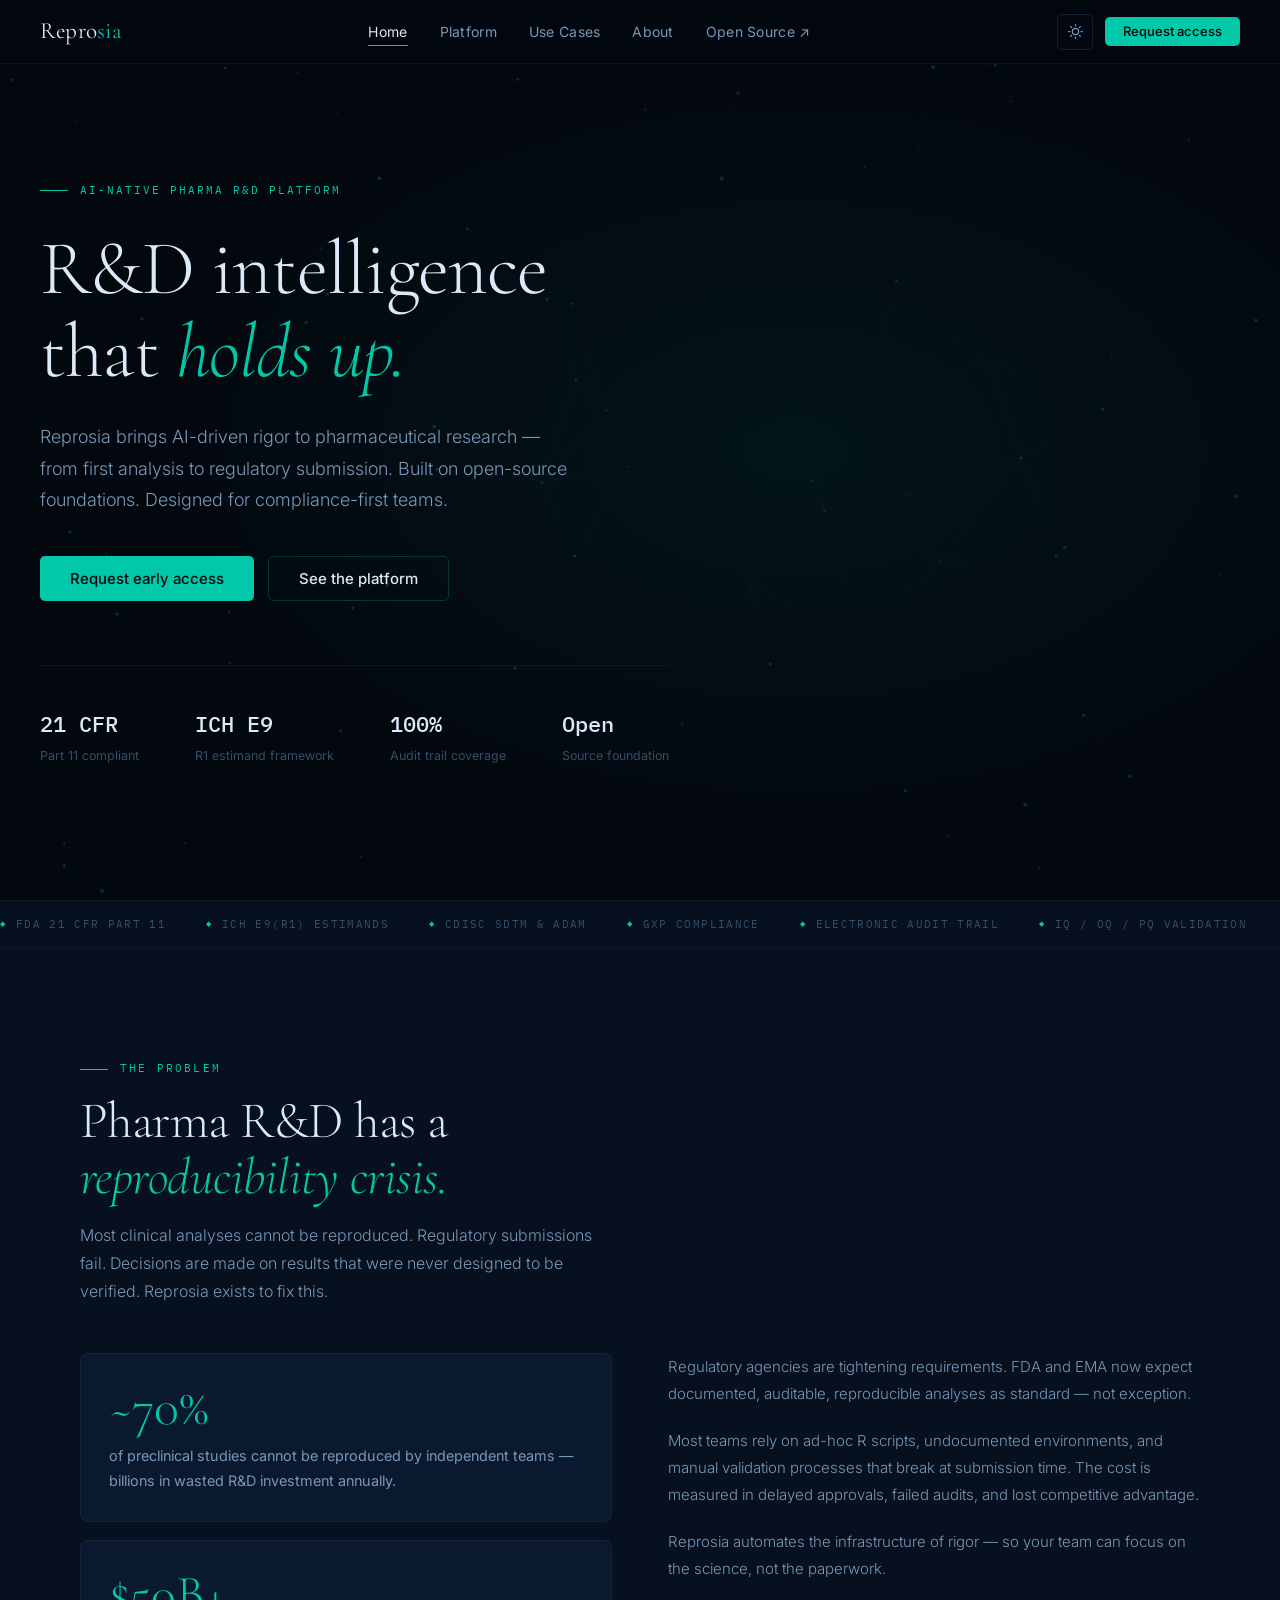
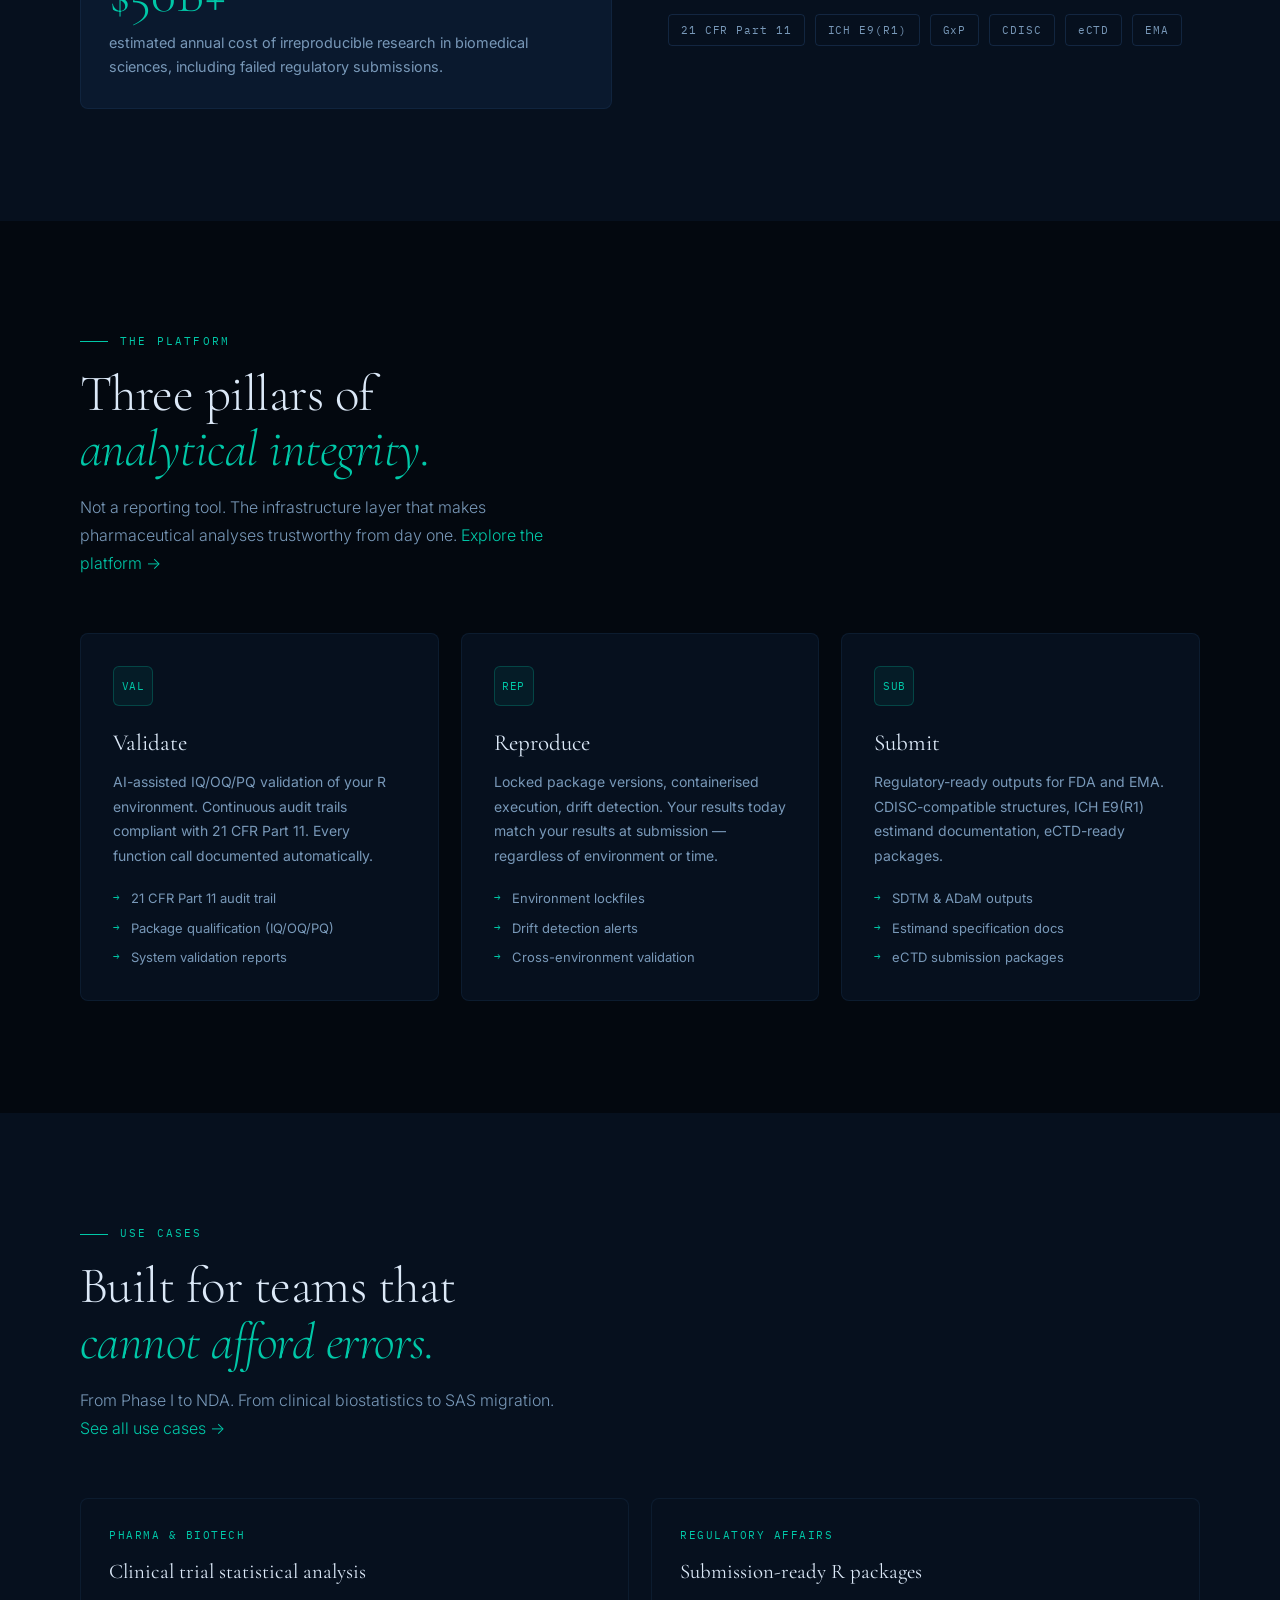
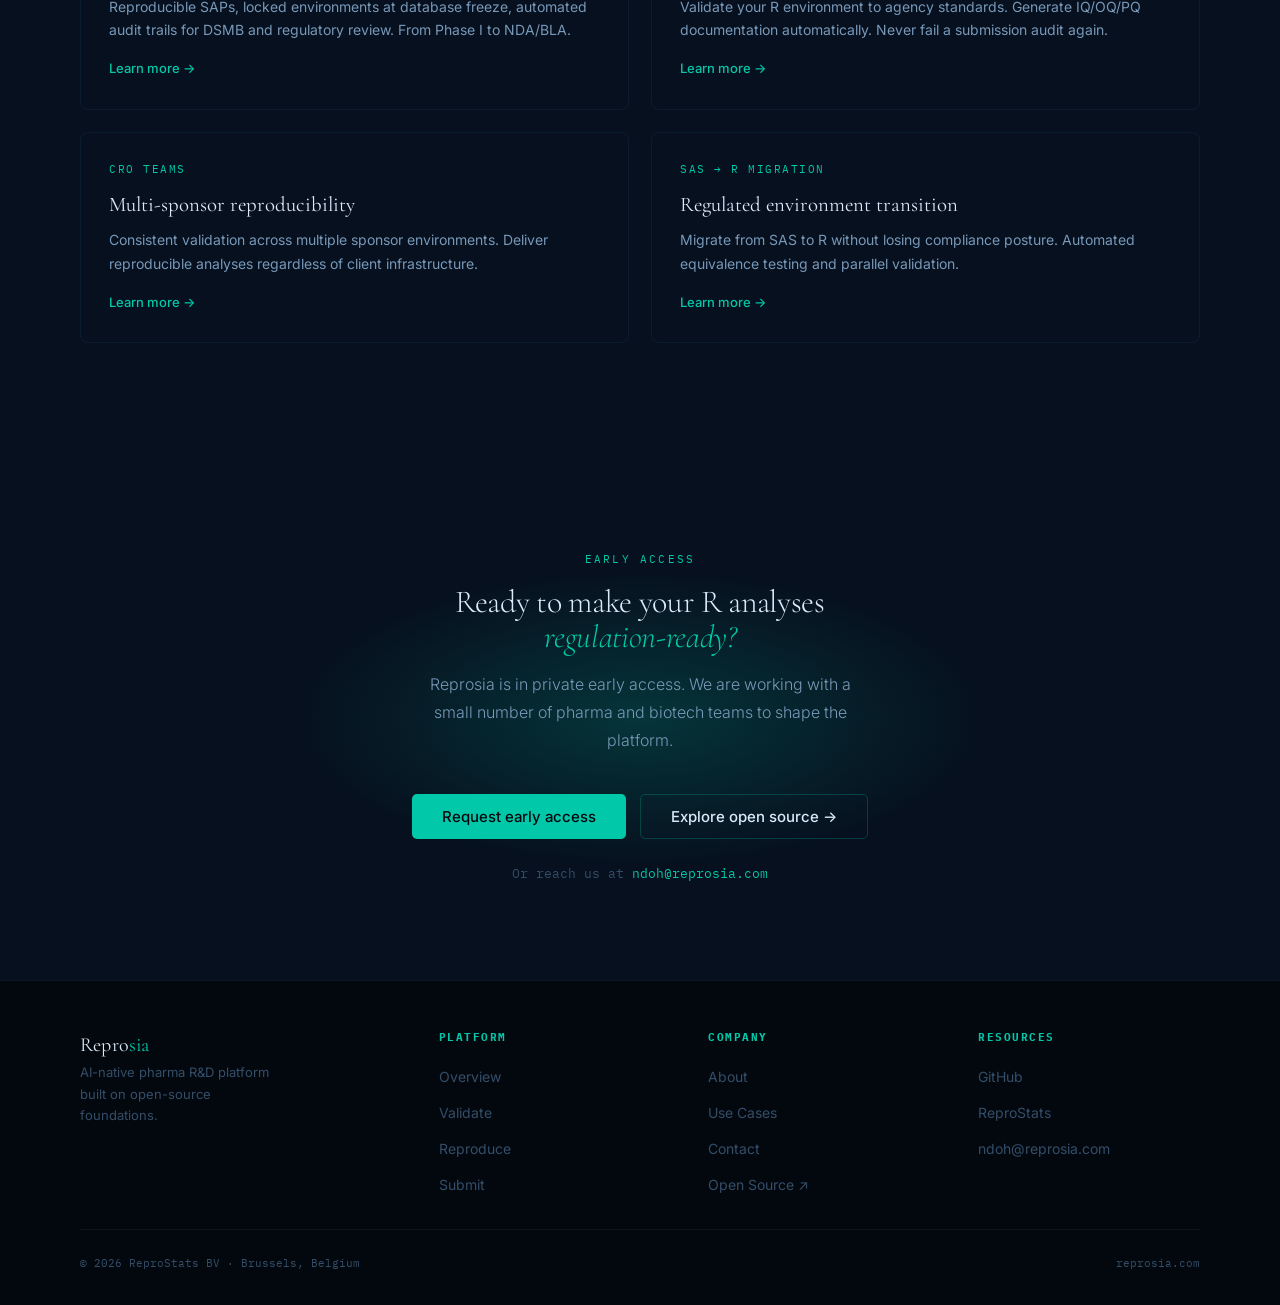
==== index.html @ d3d48b7d "Add files via upload" ====
<!DOCTYPE html>
<html lang="en" data-theme="dark">
<head>
  <meta charset="UTF-8">
  <meta name="viewport" content="width=device-width, initial-scale=1.0">
  <title>Reprosia — AI-Native Pharma R&D Platform</title>
  <meta name="description" content="Reprosia brings AI-driven rigor to pharmaceutical research — from first analysis to regulatory submission.">
  <link rel="preconnect" href="https://fonts.googleapis.com">
  <link rel="preconnect" href="https://fonts.gstatic.com" crossorigin>
  <link href="https://fonts.googleapis.com/css2?family=Cormorant+Garamond:ital,wght@0,300;0,400;0,500;1,300;1,400&family=Inter:wght@300;400;500;600&family=IBM+Plex+Mono:wght@400;500&display=swap" rel="stylesheet">
  <link rel="stylesheet" href="style.css">
  <style>
    /* ── Hero ── */
    .hero {
      position: relative;
      min-height: 100vh;
      display: flex;
      align-items: center;
      padding: 8rem 2.5rem 5rem;
      overflow: hidden;
    }
    #hero-canvas {
      position: absolute;
      inset: 0;
      width: 100%; height: 100%;
      opacity: 0.38;
      pointer-events: none;
    }
    .hero-radial {
      position: absolute;
      inset: 0;
      background: radial-gradient(ellipse 70% 60% at 62% 50%, var(--teal-dim) 0%, transparent 70%);
      pointer-events: none;
    }
    .hero-content {
      position: relative;
      z-index: 2;
      max-width: 800px;
    }
    .hero-eyebrow {
      font-family: 'IBM Plex Mono', monospace;
      font-size: 0.7rem;
      color: var(--teal);
      letter-spacing: 0.18em;
      text-transform: uppercase;
      margin-bottom: 1.75rem;
      display: flex;
      align-items: center;
      gap: 0.75rem;
    }
    .hero-eyebrow::before { content:''; display:block; width:1.75rem; height:1px; background:var(--teal); flex-shrink:0; }
    .hero h1 { margin-bottom: 1.75rem; }
    .hero-sub {
      font-size: 1.125rem;
      color: var(--text-mid);
      max-width: 540px;
      line-height: 1.75;
      margin-bottom: 2.5rem;
      font-weight: 300;
    }
    .hero-stats {
      display: flex;
      gap: 3.5rem;
      margin-top: 4rem;
      padding-top: 2.5rem;
      border-top: 1px solid var(--border);
      flex-wrap: wrap;
    }
    .hstat-num {
      font-family: 'IBM Plex Mono', monospace;
      font-size: 1.375rem;
      color: var(--text);
      font-weight: 500;
      margin-bottom: 0.25rem;
    }
    .hstat-label { font-size: 0.78rem; color: var(--text-soft); }

    /* ── Problem ── */
    .problem-layout {
      display: grid;
      grid-template-columns: 1fr 1fr;
      gap: 3.5rem;
      align-items: start;
    }
    .pstat {
      border: 1px solid var(--border);
      border-radius: 8px;
      padding: 1.75rem;
      background: var(--surface-2);
      margin-bottom: 1.125rem;
    }
    .pstat:last-child { margin-bottom: 0; }
    .pstat-num {
      font-family: 'Cormorant Garamond', serif;
      font-size: 3.25rem;
      font-weight: 300;
      color: var(--teal);
      line-height: 1;
      margin-bottom: 0.625rem;
    }
    .pstat-text { font-size: 0.9rem; color: var(--text-mid); line-height: 1.7; }
    .problem-prose p {
      font-size: 0.9375rem;
      color: var(--text-mid);
      line-height: 1.8;
      margin-bottom: 1.25rem;
      font-weight: 300;
    }
    .problem-prose p:last-child { margin-bottom: 0; }

    /* ── Compliance badges ── */
    .compliance-badges {
      display: flex;
      flex-wrap: wrap;
      gap: 0.625rem;
      margin-top: 2rem;
    }
    .comp-badge {
      font-family: 'IBM Plex Mono', monospace;
      font-size: 0.7rem;
      color: var(--text-mid);
      border: 1px solid var(--border-mid);
      padding: 0.35rem 0.75rem;
      border-radius: 4px;
      letter-spacing: 0.08em;
      transition: border-color 0.2s, color 0.2s;
    }
    .comp-badge:hover { border-color: var(--teal); color: var(--teal); }

    /* ── Use case preview ── */
    .usecase-card {
      padding: 1.75rem;
      border: 1px solid var(--border);
      border-radius: 8px;
      background: var(--surface);
      transition: border-color 0.3s, transform 0.3s;
    }
    .usecase-card:hover { border-color: var(--border-teal); transform: translateY(-3px); }
    .uc-label {
      font-family: 'IBM Plex Mono', monospace;
      font-size: 0.67rem;
      color: var(--teal);
      letter-spacing: 0.14em;
      text-transform: uppercase;
      margin-bottom: 0.875rem;
    }
    .usecase-card h3 {
      font-family: 'Cormorant Garamond', serif;
      font-size: 1.3rem;
      font-weight: 400;
      color: var(--text);
      margin-bottom: 0.625rem;
      line-height: 1.25;
    }
    .usecase-card p { font-size: 0.875rem; color: var(--text-mid); line-height: 1.7; }
    .uc-link {
      display: inline-flex;
      align-items: center;
      gap: 0.375rem;
      font-size: 0.8125rem;
      color: var(--teal);
      margin-top: 1rem;
      font-weight: 500;
      transition: gap 0.2s;
    }
    .uc-link:hover { gap: 0.625rem; }

    @media (max-width: 768px) {
      .problem-layout { grid-template-columns: 1fr; }
      .hero-stats { gap: 2rem; }
    }
    @media (max-width: 640px) {
      .hero { padding: 7rem 1.25rem 4rem; }
    }
  </style>
</head>
<body>

<!-- ─── NAV ─── -->
<nav class="nav">
  <a href="index.html" class="nav-logo">Repro<span>sia</span></a>
  <ul class="nav-links">
    <li><a href="index.html" class="active">Home</a></li>
    <li><a href="platform.html">Platform</a></li>
    <li><a href="use-cases.html">Use Cases</a></li>
    <li><a href="about.html">About</a></li>
    <li><a href="https://reprostats.org" target="_blank" rel="noopener">Open Source ↗</a></li>
  </ul>
  <div class="nav-right">
    <button class="theme-toggle" aria-label="Toggle theme">
      <svg class="icon-sun" viewBox="0 0 24 24"><circle cx="12" cy="12" r="5"/><line x1="12" y1="1" x2="12" y2="3"/><line x1="12" y1="21" x2="12" y2="23"/><line x1="4.22" y1="4.22" x2="5.64" y2="5.64"/><line x1="18.36" y1="18.36" x2="19.78" y2="19.78"/><line x1="1" y1="12" x2="3" y2="12"/><line x1="21" y1="12" x2="23" y2="12"/><line x1="4.22" y1="19.78" x2="5.64" y2="18.36"/><line x1="18.36" y1="5.64" x2="19.78" y2="4.22"/></svg>
      <svg class="icon-moon" viewBox="0 0 24 24"><path d="M21 12.79A9 9 0 1 1 11.21 3 7 7 0 0 0 21 12.79z"/></svg>
    </button>
    <a href="contact.html" class="btn btn-teal btn-sm">Request access</a>
  </div>
  <button class="nav-burger" aria-label="Open menu" aria-expanded="false">
    <span></span><span></span><span></span>
  </button>
</nav>
<nav class="nav-drawer">
  <a href="index.html" class="active">Home</a>
  <a href="platform.html">Platform</a>
  <a href="use-cases.html">Use Cases</a>
  <a href="about.html">About</a>
  <a href="https://reprostats.org" target="_blank" rel="noopener">Open Source ↗</a>
  <a href="contact.html" class="btn btn-teal btn-sm nav-cta-mobile">Request access</a>
</nav>

<!-- ─── HERO ─── -->
<section class="hero">
  <canvas id="hero-canvas"></canvas>
  <div class="hero-radial"></div>
  <div class="hero-content">
    <div class="hero-eyebrow">AI-native pharma R&amp;D platform</div>
    <h1 class="display display-xl">
      R&amp;D intelligence<br>that <em>holds up.</em>
    </h1>
    <p class="hero-sub">
      Reprosia brings AI-driven rigor to pharmaceutical research —
      from first analysis to regulatory submission. Built on open-source
      foundations. Designed for compliance-first teams.
    </p>
    <div class="btn-group">
      <a href="contact.html" class="btn btn-teal">Request early access</a>
      <a href="platform.html" class="btn btn-ghost">See the platform</a>
    </div>
    <div class="hero-stats">
      <div><div class="hstat-num">21 CFR</div><div class="hstat-label">Part 11 compliant</div></div>
      <div><div class="hstat-num">ICH E9</div><div class="hstat-label">R1 estimand framework</div></div>
      <div><div class="hstat-num">100%</div><div class="hstat-label">Audit trail coverage</div></div>
      <div><div class="hstat-num">Open</div><div class="hstat-label">Source foundation</div></div>
    </div>
  </div>
</section>

<!-- ─── MARQUEE ─── -->
<div class="marquee-wrap" aria-hidden="true">
  <div class="marquee-track">
    <span class="marquee-item">FDA 21 CFR Part 11</span>
    <span class="marquee-item">ICH E9(R1) Estimands</span>
    <span class="marquee-item">CDISC SDTM &amp; ADaM</span>
    <span class="marquee-item">GxP Compliance</span>
    <span class="marquee-item">Electronic Audit Trail</span>
    <span class="marquee-item">IQ / OQ / PQ Validation</span>
    <span class="marquee-item">EMA Standards</span>
    <span class="marquee-item">Reproducibility</span>
    <span class="marquee-item">eCTD Submissions</span>
    <span class="marquee-item">FDA 21 CFR Part 11</span>
    <span class="marquee-item">ICH E9(R1) Estimands</span>
    <span class="marquee-item">CDISC SDTM &amp; ADaM</span>
    <span class="marquee-item">GxP Compliance</span>
    <span class="marquee-item">Electronic Audit Trail</span>
    <span class="marquee-item">IQ / OQ / PQ Validation</span>
    <span class="marquee-item">EMA Standards</span>
    <span class="marquee-item">Reproducibility</span>
    <span class="marquee-item">eCTD Submissions</span>
  </div>
</div>

<!-- ─── PROBLEM ─── -->
<section class="section section-surface">
  <div class="container">
    <div class="eyebrow ruled">The problem</div>
    <h2 class="display display-lg" style="margin-bottom:1rem">Pharma R&amp;D has a<br><em>reproducibility crisis.</em></h2>
    <p style="font-size:1rem;color:var(--text-mid);max-width:520px;line-height:1.75;font-weight:300;margin-bottom:3rem">Most clinical analyses cannot be reproduced. Regulatory submissions fail. Decisions are made on results that were never designed to be verified. Reprosia exists to fix this.</p>
    <div class="problem-layout reveal">
      <div>
        <div class="pstat">
          <div class="pstat-num">~70%</div>
          <div class="pstat-text">of preclinical studies cannot be reproduced by independent teams — billions in wasted R&amp;D investment annually.</div>
        </div>
        <div class="pstat">
          <div class="pstat-num">$50B+</div>
          <div class="pstat-text">estimated annual cost of irreproducible research in biomedical sciences, including failed regulatory submissions.</div>
        </div>
      </div>
      <div class="problem-prose">
        <p>Regulatory agencies are tightening requirements. FDA and EMA now expect documented, auditable, reproducible analyses as standard — not exception.</p>
        <p>Most teams rely on ad-hoc R scripts, undocumented environments, and manual validation processes that break at submission time. The cost is measured in delayed approvals, failed audits, and lost competitive advantage.</p>
        <p>Reprosia automates the infrastructure of rigor — so your team can focus on the science, not the paperwork.</p>
        <div class="compliance-badges">
          <span class="comp-badge">21 CFR Part 11</span>
          <span class="comp-badge">ICH E9(R1)</span>
          <span class="comp-badge">GxP</span>
          <span class="comp-badge">CDISC</span>
          <span class="comp-badge">eCTD</span>
          <span class="comp-badge">EMA</span>
        </div>
      </div>
    </div>
  </div>
</section>

<!-- ─── PLATFORM OVERVIEW ─── -->
<section class="section">
  <div class="container">
    <div class="eyebrow ruled">The platform</div>
    <h2 class="display display-lg" style="margin-bottom:1rem">Three pillars of<br><em>analytical integrity.</em></h2>
    <p style="font-size:1rem;color:var(--text-mid);max-width:500px;line-height:1.75;font-weight:300;margin-bottom:3.5rem">Not a reporting tool. The infrastructure layer that makes pharmaceutical analyses trustworthy from day one. <a href="platform.html" style="color:var(--teal)">Explore the platform →</a></p>
    <div class="grid-3">
      <div class="card card-accent reveal reveal-d1">
        <div class="card-icon">VAL</div>
        <h3>Validate</h3>
        <p>AI-assisted IQ/OQ/PQ validation of your R environment. Continuous audit trails compliant with 21 CFR Part 11. Every function call documented automatically.</p>
        <ul class="feat-list">
          <li>21 CFR Part 11 audit trail</li>
          <li>Package qualification (IQ/OQ/PQ)</li>
          <li>System validation reports</li>
        </ul>
      </div>
      <div class="card card-accent reveal reveal-d2">
        <div class="card-icon">REP</div>
        <h3>Reproduce</h3>
        <p>Locked package versions, containerised execution, drift detection. Your results today match your results at submission — regardless of environment or time.</p>
        <ul class="feat-list">
          <li>Environment lockfiles</li>
          <li>Drift detection alerts</li>
          <li>Cross-environment validation</li>
        </ul>
      </div>
      <div class="card card-accent reveal reveal-d3">
        <div class="card-icon">SUB</div>
        <h3>Submit</h3>
        <p>Regulatory-ready outputs for FDA and EMA. CDISC-compatible structures, ICH E9(R1) estimand documentation, eCTD-ready packages.</p>
        <ul class="feat-list">
          <li>SDTM &amp; ADaM outputs</li>
          <li>Estimand specification docs</li>
          <li>eCTD submission packages</li>
        </ul>
      </div>
    </div>
  </div>
</section>

<!-- ─── USE CASE PREVIEW ─── -->
<section class="section section-surface">
  <div class="container">
    <div class="eyebrow ruled">Use cases</div>
    <h2 class="display display-lg" style="margin-bottom:1rem">Built for teams that<br><em>cannot afford errors.</em></h2>
    <p style="font-size:1rem;color:var(--text-mid);max-width:500px;line-height:1.75;font-weight:300;margin-bottom:3.5rem">From Phase I to NDA. From clinical biostatistics to SAS migration. <a href="use-cases.html" style="color:var(--teal)">See all use cases →</a></p>
    <div class="grid-2 reveal">
      <div class="usecase-card">
        <div class="uc-label">Pharma &amp; Biotech</div>
        <h3>Clinical trial statistical analysis</h3>
        <p>Reproducible SAPs, locked environments at database freeze, automated audit trails for DSMB and regulatory review. From Phase I to NDA/BLA.</p>
        <a href="use-cases.html#clinical" class="uc-link">Learn more →</a>
      </div>
      <div class="usecase-card">
        <div class="uc-label">Regulatory Affairs</div>
        <h3>Submission-ready R packages</h3>
        <p>Validate your R environment to agency standards. Generate IQ/OQ/PQ documentation automatically. Never fail a submission audit again.</p>
        <a href="use-cases.html#regulatory" class="uc-link">Learn more →</a>
      </div>
      <div class="usecase-card">
        <div class="uc-label">CRO Teams</div>
        <h3>Multi-sponsor reproducibility</h3>
        <p>Consistent validation across multiple sponsor environments. Deliver reproducible analyses regardless of client infrastructure.</p>
        <a href="use-cases.html#cro" class="uc-link">Learn more →</a>
      </div>
      <div class="usecase-card">
        <div class="uc-label">SAS → R Migration</div>
        <h3>Regulated environment transition</h3>
        <p>Migrate from SAS to R without losing compliance posture. Automated equivalence testing and parallel validation.</p>
        <a href="use-cases.html#migration" class="uc-link">Learn more →</a>
      </div>
    </div>
  </div>
</section>

<!-- ─── CTA ─── -->
<div class="cta-strip section-alt">
  <div class="cta-strip-glow"></div>
  <div class="container" style="position:relative;z-index:2">
    <div class="eyebrow" style="justify-content:center">Early access</div>
    <h2 class="display display-md" style="text-align:center;margin-bottom:1rem">Ready to make your R analyses<br><em>regulation-ready?</em></h2>
    <p class="lead" style="text-align:center">Reprosia is in private early access. We are working with a small number of pharma and biotech teams to shape the platform.</p>
    <div class="btn-group" style="justify-content:center">
      <a href="contact.html" class="btn btn-teal">Request early access</a>
      <a href="https://reprostats.org" class="btn btn-ghost" target="_blank" rel="noopener">Explore open source →</a>
    </div>
    <p class="cta-email">Or reach us at <a href="mailto:ndoh@reprosia.com">ndoh@reprosia.com</a></p>
  </div>
</div>

<!-- ─── FOOTER ─── -->
<footer class="site-footer">
  <div class="footer-grid">
    <div class="footer-brand">
      <a href="index.html" class="nav-logo">Repro<span>sia</span></a>
      <p>AI-native pharma R&amp;D platform built on open-source foundations.</p>
    </div>
    <div class="footer-col">
      <h4>Platform</h4>
      <ul>
        <li><a href="platform.html">Overview</a></li>
        <li><a href="platform.html#validate">Validate</a></li>
        <li><a href="platform.html#reproduce">Reproduce</a></li>
        <li><a href="platform.html#submit">Submit</a></li>
      </ul>
    </div>
    <div class="footer-col">
      <h4>Company</h4>
      <ul>
        <li><a href="about.html">About</a></li>
        <li><a href="use-cases.html">Use Cases</a></li>
        <li><a href="contact.html">Contact</a></li>
        <li><a href="https://reprostats.org" target="_blank" rel="noopener">Open Source ↗</a></li>
      </ul>
    </div>
    <div class="footer-col">
      <h4>Resources</h4>
      <ul>
        <li><a href="https://github.com/repro-stats" target="_blank" rel="noopener">GitHub</a></li>
        <li><a href="https://reprostats.org" target="_blank" rel="noopener">ReproStats</a></li>
        <li><a href="mailto:ndoh@reprosia.com">ndoh@reprosia.com</a></li>
      </ul>
    </div>
  </div>
  <div class="footer-bottom">
    <span class="footer-copy">© 2026 ReproStats BV · Brussels, Belgium</span>
    <span class="footer-copy">reprosia.com</span>
  </div>
</footer>

<script src="main.js"></script>
</body>
</html>
---- style.css ----
/* ═══════════════════════════════════════════════
   Reprosia — Design System
   reprosia.com
   ═══════════════════════════════════════════════ */

*, *::before, *::after { box-sizing: border-box; margin: 0; padding: 0; }

/* ─── THEME TOKENS ─── */
:root {
  /* Dark (default) */
  --bg:           #03080f;
  --bg-alt:       #06101e;
  --surface:      #06101e;
  --surface-2:    #0a192e;
  --surface-3:    #0f223d;
  --border:       rgba(80,140,220,0.09);
  --border-mid:   rgba(80,140,220,0.18);
  --border-teal:  rgba(0,200,168,0.24);
  --text:         #dce9f8;
  --text-mid:     #7898b8;
  --text-soft:    #344d68;
  --text-inv:     #03080f;
  --teal:         #00c8a8;
  --teal-dim:     rgba(0,200,168,0.07);
  --teal-glow:    rgba(0,200,168,0.20);
  --blue:         #3d88f0;
  --blue-dim:     rgba(61,136,240,0.08);
  --shadow-sm:    0 2px 8px rgba(0,0,0,0.3);
  --shadow-md:    0 8px 32px rgba(0,0,0,0.4);
  --shadow-lg:    0 24px 64px rgba(0,0,0,0.5);
  --nav-bg:       rgba(3,8,15,0.82);
  --p-r: 0; --p-g: 200; --p-b: 168; /* particle colour */
}

:root[data-theme="light"] {
  --bg:           #f4f7ff;
  --bg-alt:       #eaeffc;
  --surface:      #ffffff;
  --surface-2:    #f0f4ff;
  --surface-3:    #e5ecff;
  --border:       #dce4f2;
  --border-mid:   #c5d0eb;
  --border-teal:  rgba(0,152,124,0.28);
  --text:         #0a1628;
  --text-mid:     #2d4a6a;
  --text-soft:    #6a84a2;
  --text-inv:     #f4f7ff;
  --teal:         #00987c;
  --teal-dim:     rgba(0,152,124,0.07);
  --teal-glow:    rgba(0,152,124,0.16);
  --blue:         #2563eb;
  --blue-dim:     rgba(37,99,235,0.07);
  --shadow-sm:    0 2px 8px rgba(10,22,40,0.08);
  --shadow-md:    0 8px 32px rgba(10,22,40,0.10);
  --shadow-lg:    0 24px 64px rgba(10,22,40,0.12);
  --nav-bg:       rgba(244,247,255,0.90);
  --p-r: 0; --p-g: 152; --p-b: 124;
}

/* Smooth theme transition */
html { transition: none; }
body, body * {
  transition: background-color 0.3s ease,
              color 0.3s ease,
              border-color 0.3s ease,
              box-shadow 0.3s ease;
}
/* Don't transition transforms/opacity (breaks animations) */
.reveal, canvas { transition: none; }

/* ─── BASE ─── */
html { scroll-behavior: smooth; font-size: 16px; }

body {
  background: var(--bg);
  color: var(--text);
  font-family: 'Inter', sans-serif;
  line-height: 1.65;
  overflow-x: hidden;
  -webkit-font-smoothing: antialiased;
}

img { max-width: 100%; display: block; }
a { color: inherit; text-decoration: none; }

/* ─── TYPOGRAPHY ─── */
.display {
  font-family: 'Cormorant Garamond', serif;
  font-weight: 300;
  line-height: 1.08;
  letter-spacing: -0.01em;
  color: var(--text);
}
.display em { font-style: italic; color: var(--teal); }
.display-xl { font-size: clamp(3rem, 6vw, 5.5rem); }
.display-lg { font-size: clamp(2.25rem, 4vw, 3.625rem); }
.display-md { font-size: clamp(1.75rem, 2.5vw, 2.75rem); }
.display-sm { font-size: clamp(1.375rem, 2vw, 1.875rem); }

.eyebrow {
  font-family: 'IBM Plex Mono', monospace;
  font-size: 0.68rem;
  color: var(--teal);
  letter-spacing: 0.2em;
  text-transform: uppercase;
  margin-bottom: 1rem;
  display: flex;
  align-items: center;
  gap: 0.75rem;
}
.eyebrow.ruled::before {
  content: '';
  display: block;
  width: 1.75rem; height: 1px;
  background: var(--teal);
  flex-shrink: 0;
}

/* ─── LAYOUT ─── */
.container { max-width: 1120px; margin: 0 auto; }

.section     { padding: 7rem 2.5rem; }
.section-sm  { padding: 5rem 2.5rem; }
.section-alt { background: var(--bg-alt); }
.section-surface { background: var(--surface); }

/* ─── BUTTONS ─── */
.btn {
  display: inline-flex;
  align-items: center;
  gap: 0.5rem;
  padding: 0.875rem 1.875rem;
  border-radius: 5px;
  font-size: 0.9375rem;
  font-weight: 500;
  cursor: pointer;
  border: none;
  transition: transform 0.2s ease, box-shadow 0.25s ease,
              background-color 0.2s, color 0.2s, border-color 0.2s;
  line-height: 1;
  text-decoration: none;
}
.btn:hover { transform: translateY(-2px); }

.btn-teal   { background: var(--teal); color: var(--text-inv); }
.btn-teal:hover { box-shadow: 0 10px 30px var(--teal-glow); }

.btn-ghost  { border: 1px solid var(--border-teal); color: var(--text); background: transparent; }
.btn-ghost:hover { border-color: var(--teal); color: var(--teal); }

.btn-outline { border: 1px solid var(--border-mid); color: var(--text-mid); background: transparent; }
.btn-outline:hover { border-color: var(--text); color: var(--text); }

.btn-sm { padding: 0.5rem 1.125rem; font-size: 0.8125rem; }

.btn-group { display: flex; gap: 0.875rem; flex-wrap: wrap; }

/* ─── BADGES / TAGS ─── */
.tag {
  display: inline-block;
  font-family: 'IBM Plex Mono', monospace;
  font-size: 0.64rem;
  color: var(--teal);
  border: 1px solid var(--border-teal);
  padding: 0.2rem 0.625rem;
  border-radius: 3px;
  letter-spacing: 0.08em;
}

.badge {
  font-family: 'IBM Plex Mono', monospace;
  font-size: 0.64rem;
  letter-spacing: 0.06em;
  padding: 0.25rem 0.6rem;
  border-radius: 3px;
}
.badge-teal { background: var(--teal-dim); color: var(--teal); border: 1px solid var(--border-teal); }
.badge-blue { background: var(--blue-dim); color: var(--blue); border: 1px solid rgba(61,136,240,0.25); }

/* ─── NAVIGATION ─── */
.nav {
  position: fixed;
  top: 0; left: 0; right: 0;
  z-index: 200;
  height: 64px;
  padding: 0 2.5rem;
  display: flex;
  align-items: center;
  justify-content: space-between;
  gap: 1.5rem;
  border-bottom: 1px solid var(--border);
  background: var(--nav-bg);
  backdrop-filter: blur(20px) saturate(180%);
  -webkit-backdrop-filter: blur(20px) saturate(180%);
}
.nav.scrolled { border-bottom-color: var(--border-mid); }

.nav-logo {
  font-family: 'Cormorant Garamond', serif;
  font-size: 1.45rem;
  font-weight: 400;
  color: var(--text);
  text-decoration: none;
  letter-spacing: 0.01em;
  flex-shrink: 0;
}
.nav-logo span { color: var(--teal); }

.nav-links {
  display: flex;
  align-items: center;
  gap: 2rem;
  list-style: none;
  flex: 1;
  justify-content: center;
}
.nav-links a {
  color: var(--text-mid);
  text-decoration: none;
  font-size: 0.875rem;
  letter-spacing: 0.02em;
  transition: color 0.2s;
  position: relative;
  padding-bottom: 2px;
}
.nav-links a:hover { color: var(--text); }
.nav-links a.active {
  color: var(--text);
}
.nav-links a.active::after {
  content: '';
  position: absolute;
  bottom: -4px; left: 0; right: 0;
  height: 1px;
  background: var(--teal);
}

.nav-right {
  display: flex;
  align-items: center;
  gap: 0.75rem;
  flex-shrink: 0;
}

/* Theme toggle */
.theme-toggle {
  background: none;
  border: 1px solid var(--border-mid);
  border-radius: 4px;
  width: 36px; height: 36px;
  display: flex;
  align-items: center;
  justify-content: center;
  cursor: pointer;
  color: var(--text-mid);
  flex-shrink: 0;
  transition: border-color 0.2s, color 0.2s, transform 0.3s !important;
}
.theme-toggle:hover {
  border-color: var(--teal);
  color: var(--teal);
  transform: rotate(22deg);
}
.theme-toggle svg { width: 15px; height: 15px; stroke: currentColor; fill: none; stroke-width: 2; stroke-linecap: round; stroke-linejoin: round; }

/* Icon visibility by theme */
.icon-moon { display: none; }
.icon-sun  { display: block; }
[data-theme="light"] .icon-moon { display: block; }
[data-theme="light"] .icon-sun  { display: none; }

/* Mobile burger */
.nav-burger {
  display: none;
  background: none;
  border: 1px solid var(--border-mid);
  border-radius: 4px;
  width: 36px; height: 36px;
  align-items: center;
  justify-content: center;
  flex-direction: column;
  gap: 4px;
  padding: 9px;
  cursor: pointer;
  color: var(--text-mid);
  transition: border-color 0.2s !important;
}
.nav-burger:hover { border-color: var(--text-mid); }
.nav-burger span {
  display: block;
  height: 1.5px;
  background: currentColor;
  border-radius: 1px;
  transition: transform 0.25s, opacity 0.25s !important;
  width: 100%;
}
.nav-burger.open span:nth-child(1) { transform: translateY(5.5px) rotate(45deg); }
.nav-burger.open span:nth-child(2) { opacity: 0; }
.nav-burger.open span:nth-child(3) { transform: translateY(-5.5px) rotate(-45deg); }

.nav-drawer {
  display: none;
  position: fixed;
  top: 64px; left: 0; right: 0;
  background: var(--surface);
  border-bottom: 1px solid var(--border);
  padding: 1.25rem 1.75rem 1.75rem;
  z-index: 199;
  flex-direction: column;
  gap: 1.125rem;
}
.nav-drawer.open { display: flex; }
.nav-drawer a {
  color: var(--text-mid);
  font-size: 1rem;
  text-decoration: none;
  transition: color 0.2s;
}
.nav-drawer a:hover, .nav-drawer a.active { color: var(--text); }
.nav-drawer .nav-cta-mobile {
  margin-top: 0.5rem;
  align-self: flex-start;
}

/* ─── MARQUEE ─── */
.marquee-wrap {
  border-top: 1px solid var(--border);
  border-bottom: 1px solid var(--border);
  padding: 0.875rem 0;
  overflow: hidden;
  background: var(--surface);
}
.marquee-track {
  display: flex;
  gap: 2.5rem;
  animation: marquee 30s linear infinite;
  width: max-content;
}
.marquee-item {
  font-family: 'IBM Plex Mono', monospace;
  font-size: 0.7rem;
  color: var(--text-soft);
  letter-spacing: 0.12em;
  text-transform: uppercase;
  white-space: nowrap;
  display: flex;
  align-items: center;
  gap: 0.6rem;
}
.marquee-item::before { content: '◆'; color: var(--teal); font-size: 0.45rem; }
@keyframes marquee {
  from { transform: translateX(0); }
  to   { transform: translateX(-50%); }
}

/* ─── PAGE HERO ─── */
.page-hero {
  padding: 9rem 2.5rem 5.5rem;
  border-bottom: 1px solid var(--border);
  position: relative;
  overflow: hidden;
}
.page-hero-bg {
  position: absolute;
  inset: 0;
  background: radial-gradient(ellipse 60% 80% at 80% 50%, var(--teal-dim) 0%, transparent 65%);
  pointer-events: none;
}
.page-hero-inner {
  max-width: 1120px;
  margin: 0 auto;
  position: relative;
  z-index: 2;
}
.page-hero .display-lg { margin-bottom: 1.25rem; }
.page-hero .lead {
  font-size: 1.0625rem;
  color: var(--text-mid);
  max-width: 540px;
  line-height: 1.75;
  font-weight: 300;
  margin-bottom: 2.25rem;
}

/* ─── CARDS ─── */
.card {
  padding: 2rem;
  border: 1px solid var(--border);
  border-radius: 8px;
  background: var(--surface);
  transition: border-color 0.3s, transform 0.3s, box-shadow 0.3s !important;
}
.card:hover {
  border-color: var(--border-teal);
  transform: translateY(-4px);
  box-shadow: var(--shadow-md);
}
.card.card-accent { position: relative; overflow: hidden; }
.card.card-accent::before {
  content: '';
  position: absolute;
  top: 0; left: 0; right: 0;
  height: 2px;
  background: linear-gradient(90deg, var(--teal), var(--blue));
  opacity: 0;
  transition: opacity 0.3s !important;
}
.card.card-accent:hover::before { opacity: 1; }

.card-icon {
  width: 2.5rem; height: 2.5rem;
  background: var(--teal-dim);
  border-radius: 6px;
  display: flex;
  align-items: center;
  justify-content: center;
  margin-bottom: 1.5rem;
  font-family: 'IBM Plex Mono', monospace;
  font-size: 0.7rem;
  color: var(--teal);
  letter-spacing: 0.05em;
  border: 1px solid var(--border-teal);
}

.card h3 {
  font-family: 'Cormorant Garamond', serif;
  font-size: 1.4375rem;
  font-weight: 400;
  color: var(--text);
  margin-bottom: 0.75rem;
  line-height: 1.2;
}
.card p {
  font-size: 0.875rem;
  color: var(--text-mid);
  line-height: 1.75;
}

/* Feature list inside cards */
.feat-list {
  list-style: none;
  margin-top: 1.25rem;
  display: flex;
  flex-direction: column;
  gap: 0.5rem;
}
.feat-list li {
  font-size: 0.8125rem;
  color: var(--text-mid);
  padding-left: 1.125rem;
  position: relative;
}
.feat-list li::before {
  content: '→';
  position: absolute;
  left: 0;
  color: var(--teal);
  font-family: 'IBM Plex Mono', monospace;
  font-size: 0.7rem;
}

/* ─── GRID UTILITIES ─── */
.grid-3 { display: grid; grid-template-columns: repeat(3,1fr); gap: 1.375rem; }
.grid-2 { display: grid; grid-template-columns: repeat(2,1fr); gap: 1.375rem; }
.grid-4 { display: grid; grid-template-columns: repeat(4,1fr); gap: 1.25rem; }

/* ─── STAT BLOCK ─── */
.stat-num {
  font-family: 'Cormorant Garamond', serif;
  font-size: 3rem;
  font-weight: 300;
  color: var(--teal);
  line-height: 1;
  margin-bottom: 0.5rem;
}
.stat-label {
  font-size: 0.875rem;
  color: var(--text-mid);
  line-height: 1.5;
}

/* ─── STEP/WORKFLOW ─── */
.step-row {
  display: grid;
  grid-template-columns: 3.5rem 1fr;
  gap: 1.5rem;
  padding: 2rem 0;
  border-bottom: 1px solid var(--border);
  align-items: start;
}
.step-row:last-child { border-bottom: none; }
.step-num {
  font-family: 'IBM Plex Mono', monospace;
  font-size: 0.7rem;
  color: var(--teal);
  letter-spacing: 0.1em;
  padding-top: 0.25rem;
}
.step-content h3 {
  font-family: 'Cormorant Garamond', serif;
  font-size: 1.25rem;
  font-weight: 400;
  color: var(--text);
  margin-bottom: 0.5rem;
}
.step-content p {
  font-size: 0.875rem;
  color: var(--text-mid);
  line-height: 1.75;
  margin-bottom: 0.75rem;
}

/* ─── DIVIDER ─── */
.divider { border: none; border-top: 1px solid var(--border); }

/* ─── CTA STRIP ─── */
.cta-strip {
  padding: 6rem 2.5rem;
  text-align: center;
  position: relative;
  overflow: hidden;
}
.cta-strip-glow {
  position: absolute;
  top: 50%; left: 50%;
  transform: translate(-50%,-50%);
  width: 700px; height: 300px;
  background: radial-gradient(ellipse, var(--teal-glow) 0%, transparent 70%);
  pointer-events: none;
}
.cta-strip .display-md { margin-bottom: 1rem; }
.cta-strip .lead {
  font-size: 1rem;
  color: var(--text-mid);
  max-width: 440px;
  margin: 0 auto 2.5rem;
  line-height: 1.75;
  font-weight: 300;
}
.cta-strip .btn-group { justify-content: center; }
.cta-email {
  font-family: 'IBM Plex Mono', monospace;
  font-size: 0.8rem;
  color: var(--text-soft);
  margin-top: 1.5rem;
}
.cta-email a { color: var(--teal); }

/* ─── FOOTER ─── */
.site-footer {
  background: var(--bg);
  border-top: 1px solid var(--border);
  padding: 3rem 2.5rem 2rem;
}
.footer-grid {
  max-width: 1120px;
  margin: 0 auto;
  display: grid;
  grid-template-columns: 1.4fr 1fr 1fr 1fr;
  gap: 3rem;
}
.footer-brand .nav-logo { font-size: 1.25rem; margin-bottom: 0.875rem; }
.footer-brand p {
  font-size: 0.8125rem;
  color: var(--text-soft);
  line-height: 1.65;
  max-width: 210px;
}
.footer-col h4 {
  font-family: 'IBM Plex Mono', monospace;
  font-size: 0.67rem;
  color: var(--teal);
  letter-spacing: 0.14em;
  text-transform: uppercase;
  margin-bottom: 1rem;
}
.footer-col ul { list-style: none; display: flex; flex-direction: column; gap: 0.6rem; }
.footer-col a {
  font-size: 0.875rem;
  color: var(--text-soft);
  transition: color 0.2s;
}
.footer-col a:hover { color: var(--text-mid); }
.footer-bottom {
  max-width: 1120px;
  margin: 2rem auto 0;
  padding-top: 1.5rem;
  border-top: 1px solid var(--border);
  display: flex;
  justify-content: space-between;
  align-items: center;
  flex-wrap: wrap;
  gap: 0.5rem;
}
.footer-copy {
  font-family: 'IBM Plex Mono', monospace;
  font-size: 0.7rem;
  color: var(--text-soft);
}

/* ─── REVEAL ANIMATIONS ─── */
.reveal {
  opacity: 0;
  transform: translateY(22px);
  transition: opacity 0.65s ease, transform 0.65s ease !important;
}
.reveal.in { opacity: 1; transform: translateY(0); }
.reveal-d1 { transition-delay: 0.08s !important; }
.reveal-d2 { transition-delay: 0.16s !important; }
.reveal-d3 { transition-delay: 0.24s !important; }
.reveal-d4 { transition-delay: 0.32s !important; }
.reveal-d5 { transition-delay: 0.40s !important; }
.reveal-d6 { transition-delay: 0.48s !important; }

/* ─── RESPONSIVE ─── */
@media (max-width: 1024px) {
  .footer-grid { grid-template-columns: 1fr 1fr; gap: 2rem; }
}
@media (max-width: 960px) {
  .grid-3, .grid-4 { grid-template-columns: repeat(2,1fr); }
  .nav-links { display: none; }
  .nav-burger { display: flex; }
}
@media (max-width: 640px) {
  .section, .cta-strip { padding: 4.5rem 1.25rem; }
  .section-sm { padding: 3.5rem 1.25rem; }
  .page-hero { padding: 7rem 1.25rem 4rem; }
  .grid-3, .grid-2, .grid-4 { grid-template-columns: 1fr; }
  .footer-grid { grid-template-columns: 1fr; gap: 1.75rem; }
  .footer-bottom { flex-direction: column; align-items: flex-start; }
  .nav { padding: 0 1.25rem; }
  .nav-drawer { top: 64px; }
  .btn-group { flex-direction: column; align-items: flex-start; }
  .btn-group .btn { width: 100%; justify-content: center; }
}
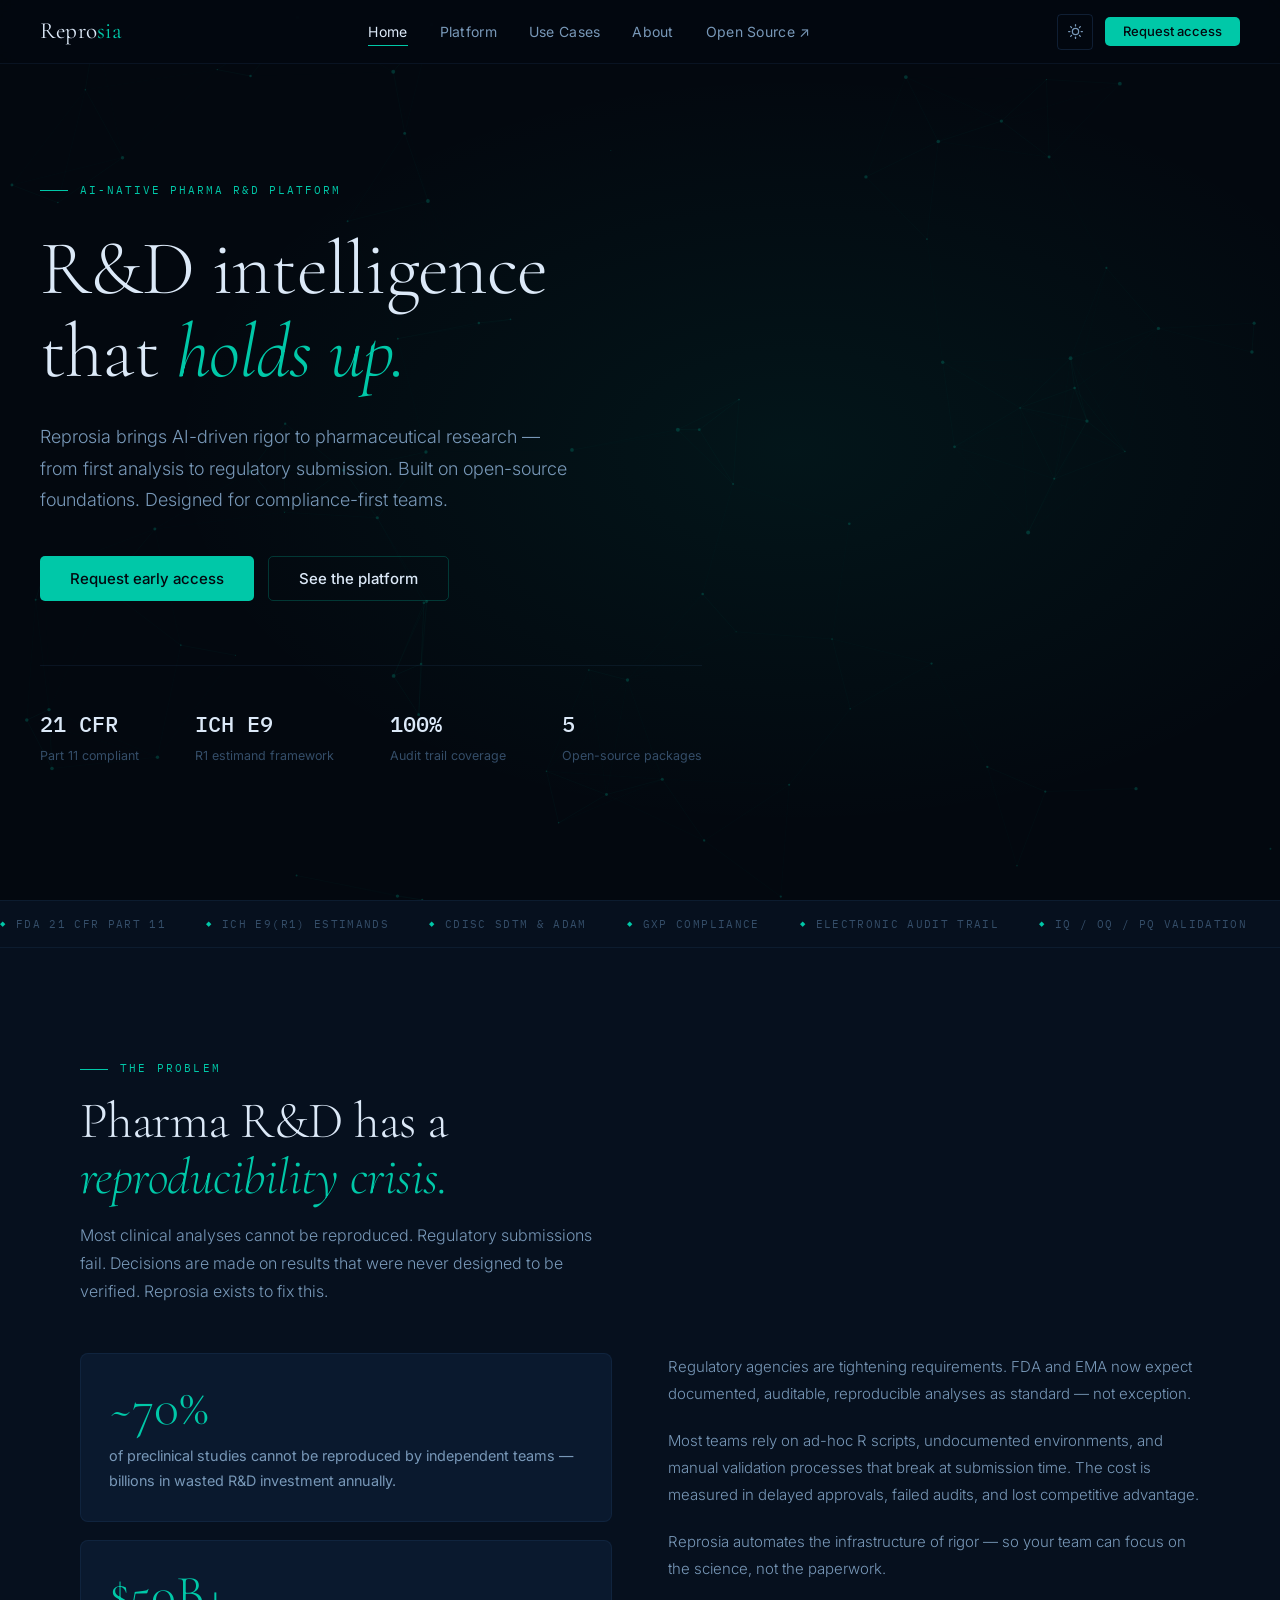
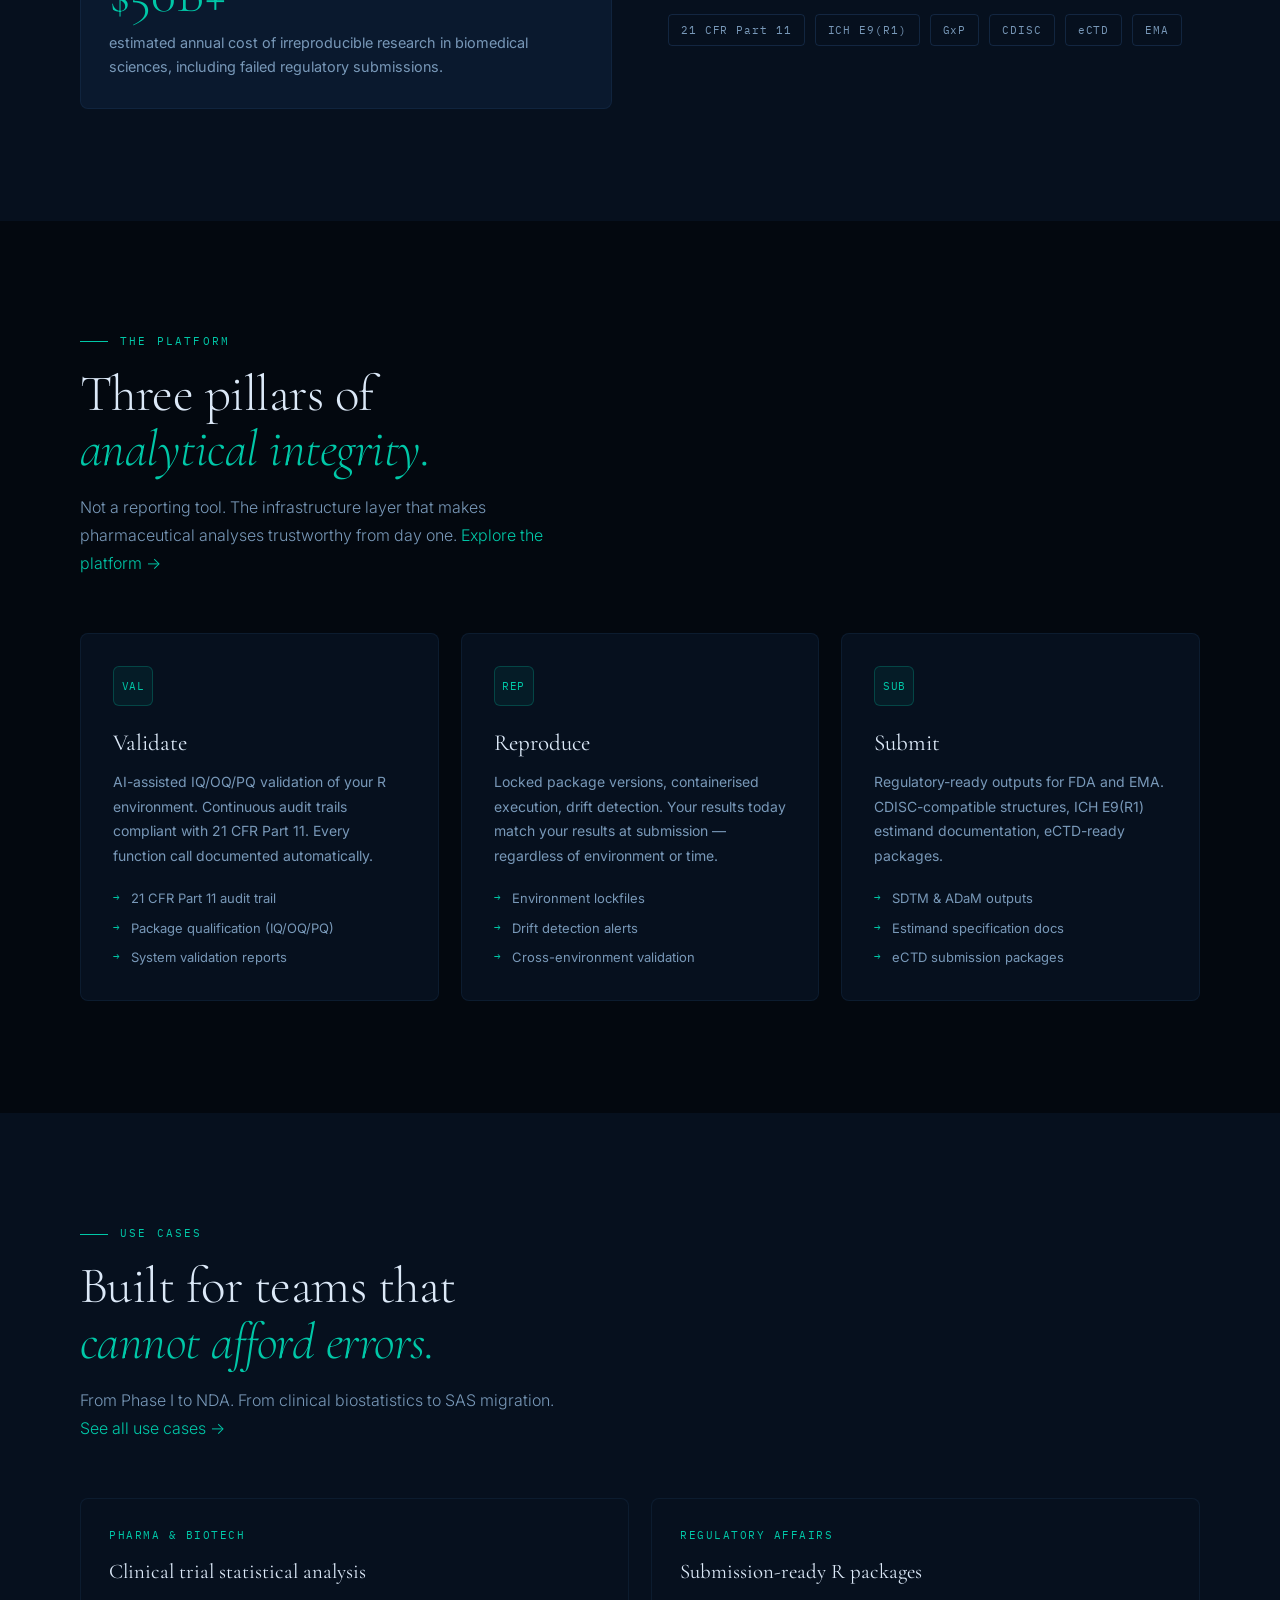
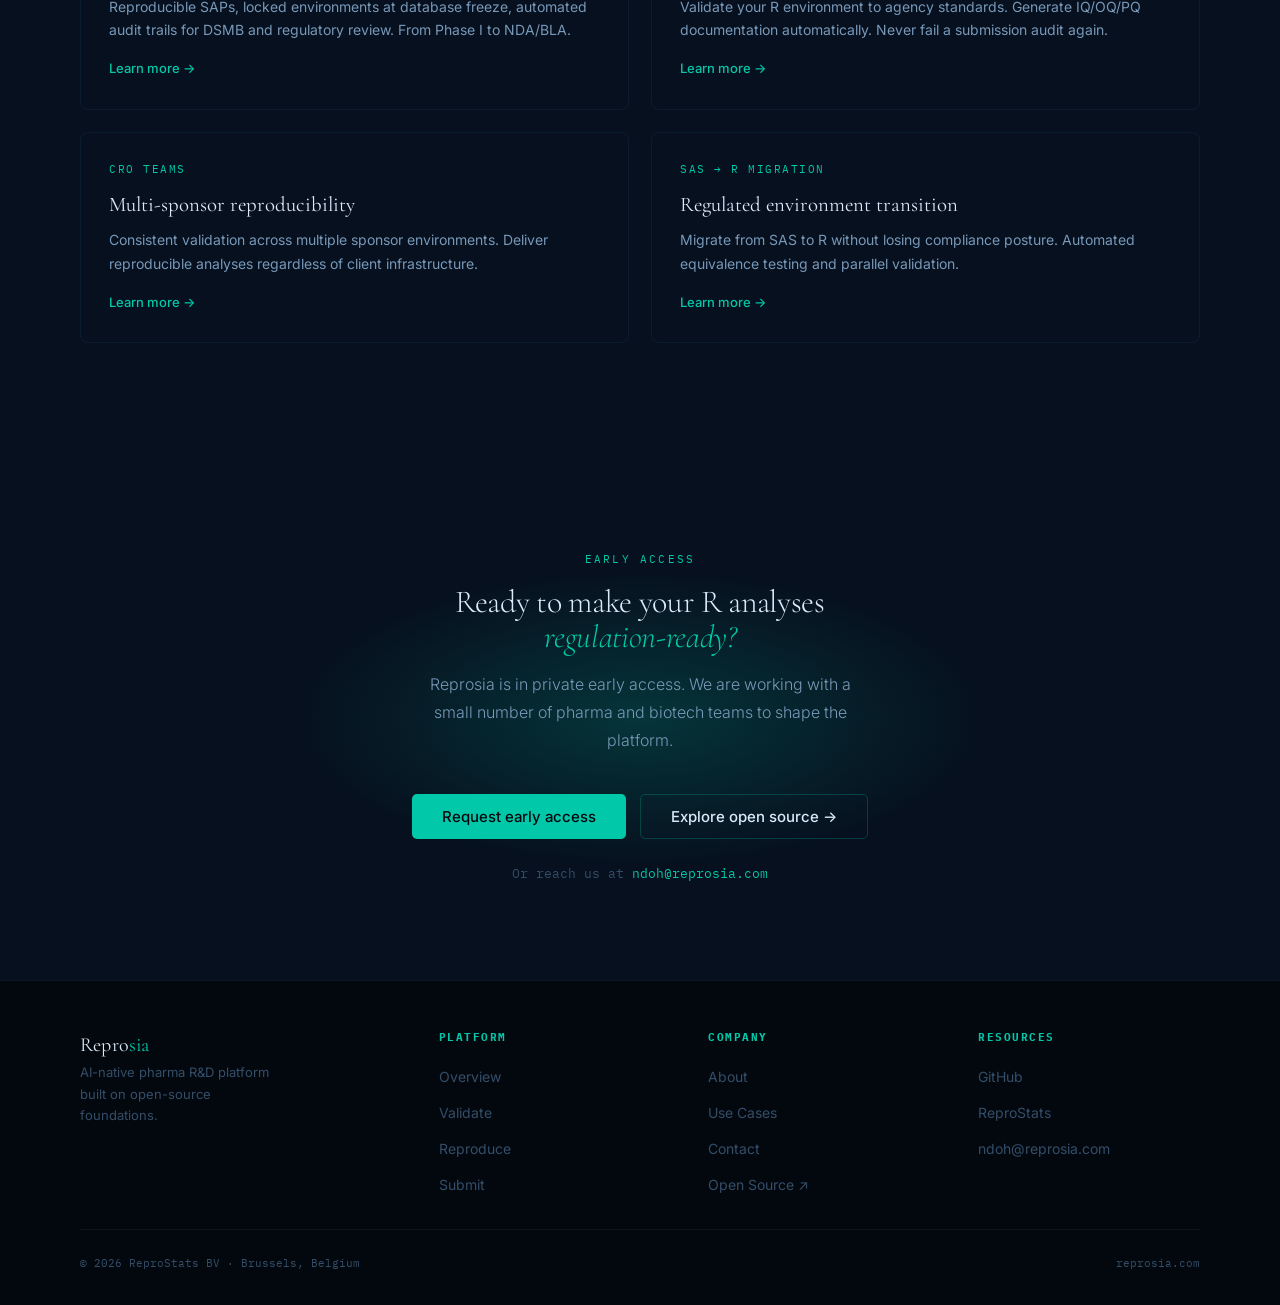
==== commit 1a6822a9: "Add files via upload" ====
--- a/index.html
+++ b/index.html
@@ -228,7 +228,7 @@
       <div><div class="hstat-num">21 CFR</div><div class="hstat-label">Part 11 compliant</div></div>
       <div><div class="hstat-num">ICH E9</div><div class="hstat-label">R1 estimand framework</div></div>
       <div><div class="hstat-num">100%</div><div class="hstat-label">Audit trail coverage</div></div>
-      <div><div class="hstat-num">Open</div><div class="hstat-label">Source foundation</div></div>
+      <div><div class="hstat-num">5</div><div class="hstat-label">Open-source packages</div></div>
     </div>
   </div>
 </section>
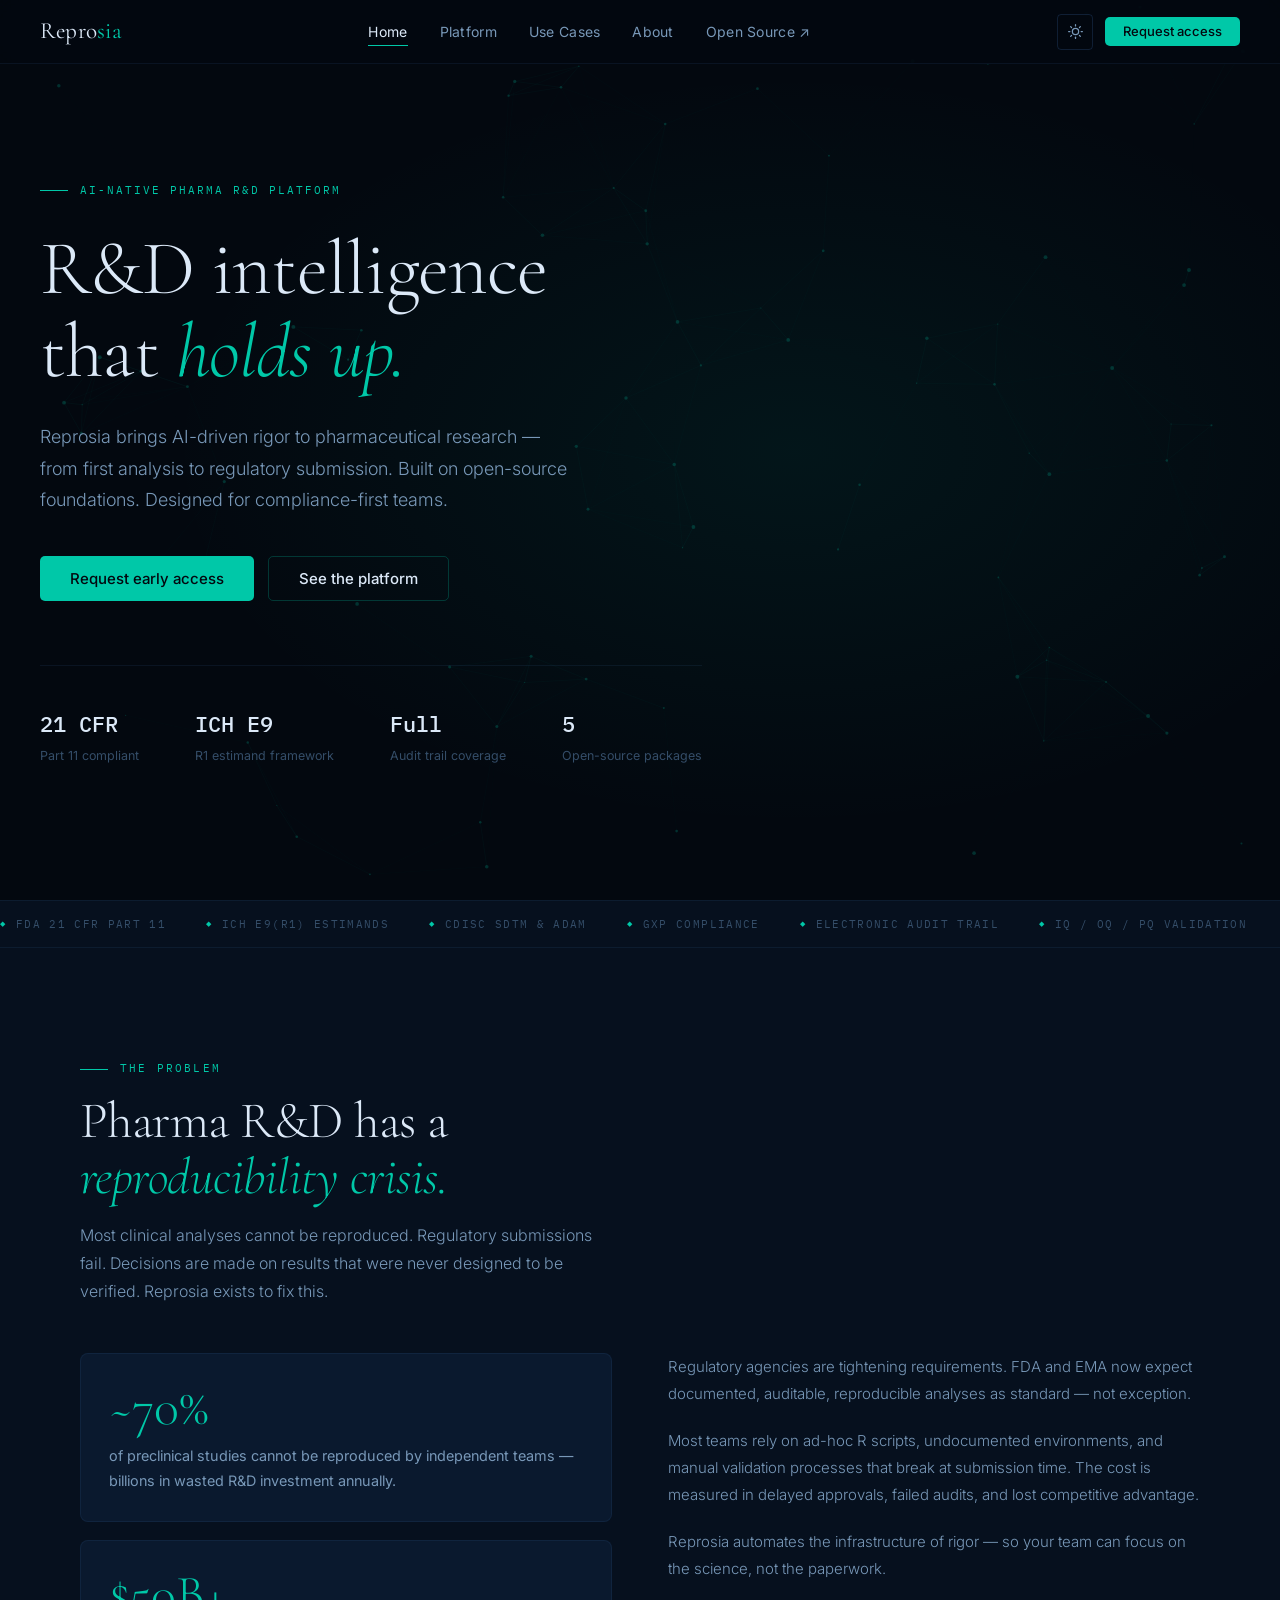
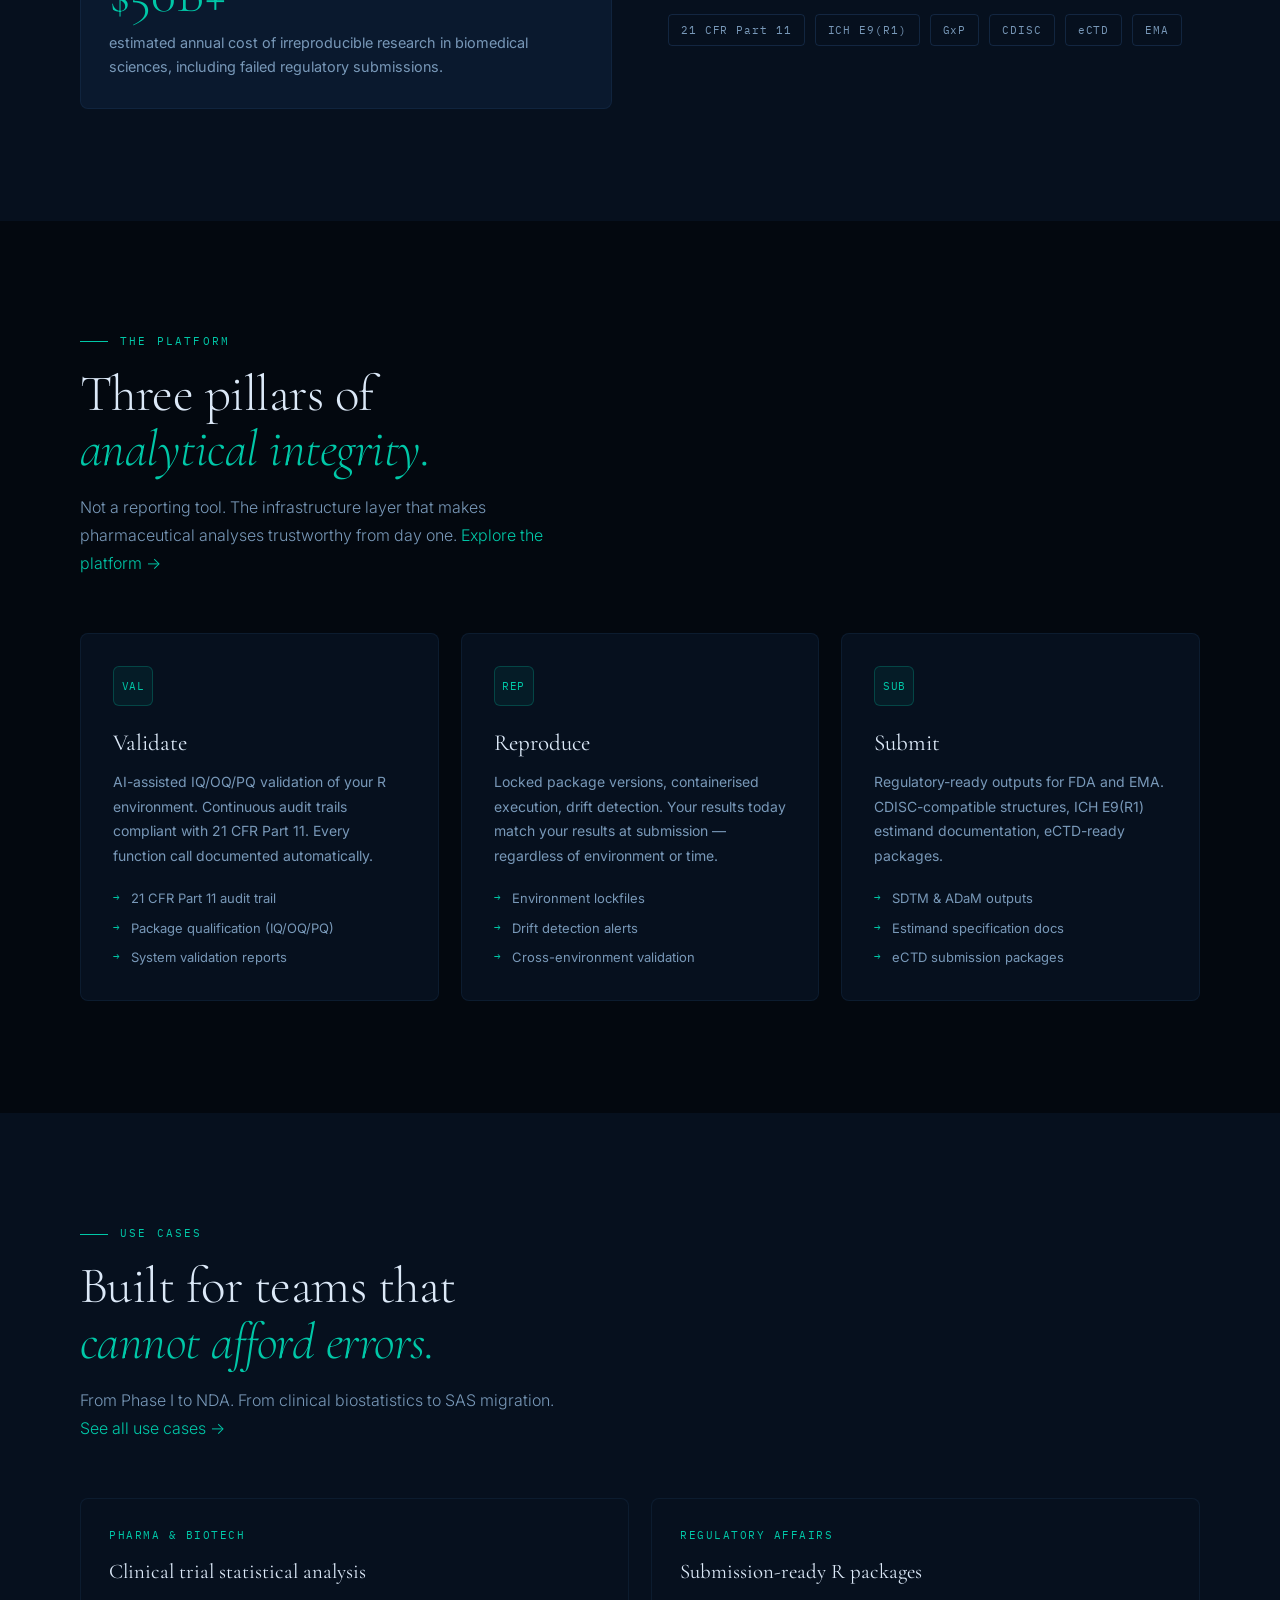
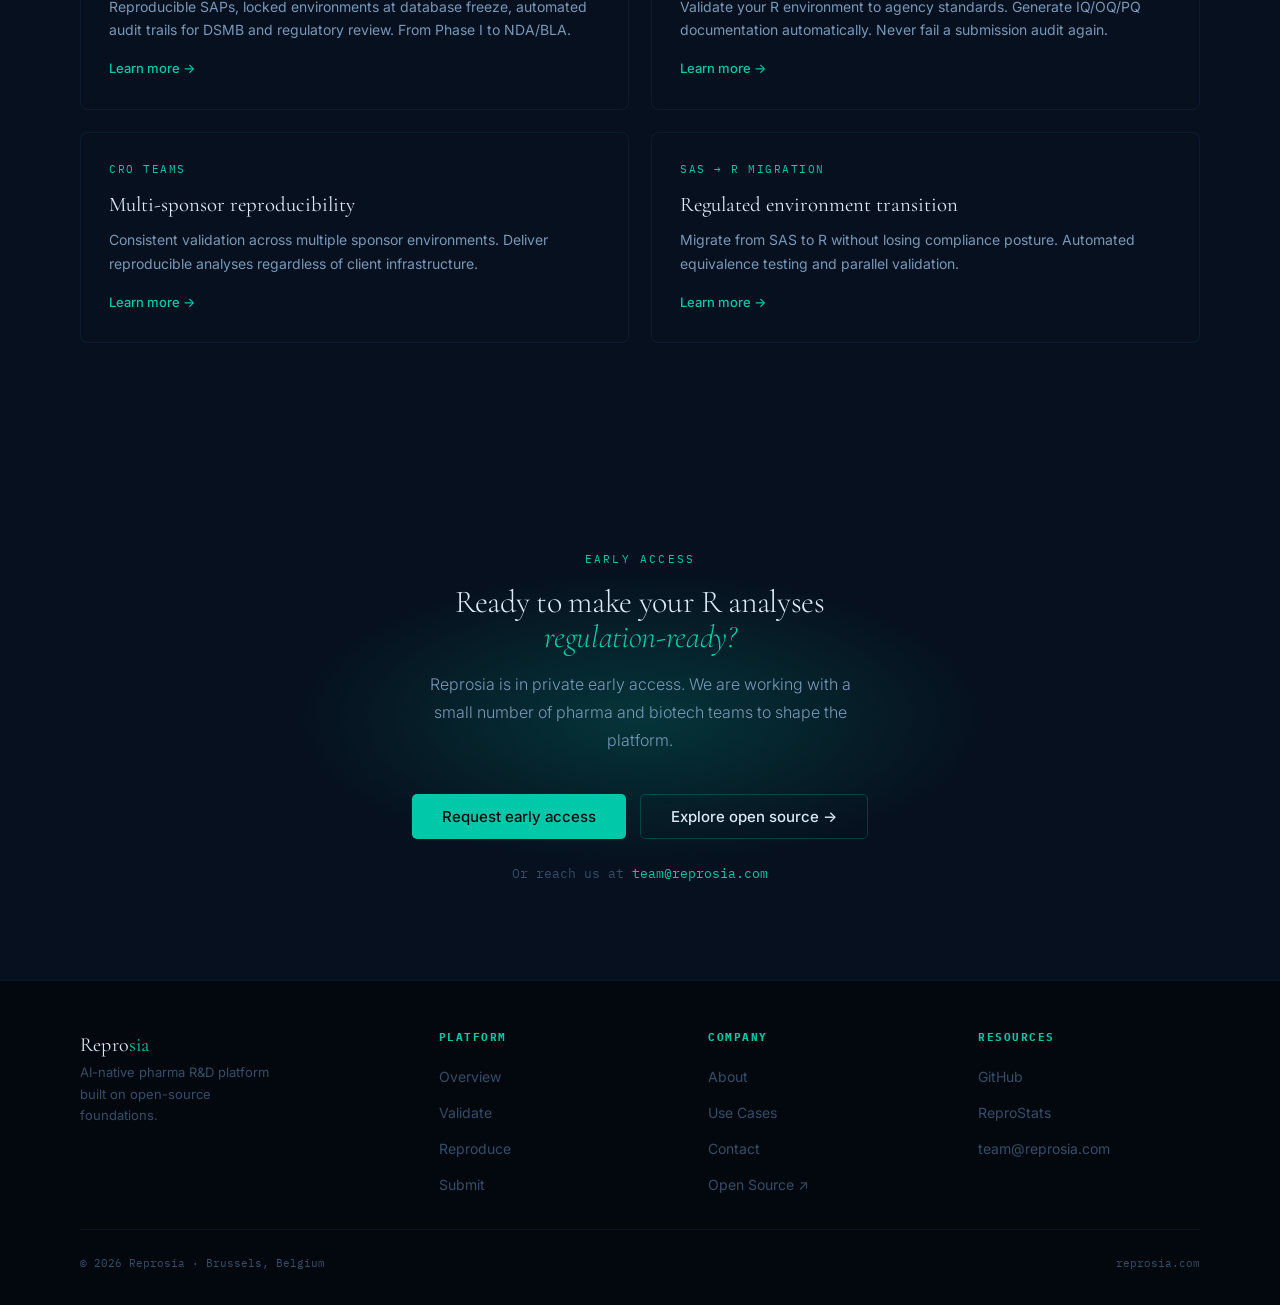
==== commit c0744090: "Add files via upload" ====
--- a/index.html
+++ b/index.html
@@ -227,7 +227,7 @@
     <div class="hero-stats">
       <div><div class="hstat-num">21 CFR</div><div class="hstat-label">Part 11 compliant</div></div>
       <div><div class="hstat-num">ICH E9</div><div class="hstat-label">R1 estimand framework</div></div>
-      <div><div class="hstat-num">100%</div><div class="hstat-label">Audit trail coverage</div></div>
+      <div><div class="hstat-num">Full</div><div class="hstat-label">Audit trail coverage</div></div>
       <div><div class="hstat-num">5</div><div class="hstat-label">Open-source packages</div></div>
     </div>
   </div>
@@ -378,7 +378,7 @@
       <a href="contact.html" class="btn btn-teal">Request early access</a>
       <a href="https://reprostats.org" class="btn btn-ghost" target="_blank" rel="noopener">Explore open source →</a>
     </div>
-    <p class="cta-email">Or reach us at <a href="mailto:ndoh@reprosia.com">ndoh@reprosia.com</a></p>
+    <p class="cta-email">Or reach us at <a href="mailto:team@reprosia.com">team@reprosia.com</a></p>
   </div>
 </div>
 
@@ -410,14 +410,14 @@
     <div class="footer-col">
       <h4>Resources</h4>
       <ul>
-        <li><a href="https://github.com/repro-stats" target="_blank" rel="noopener">GitHub</a></li>
+        <li><a href="https://github.com/reposia-hq" target="_blank" rel="noopener">GitHub</a></li>
         <li><a href="https://reprostats.org" target="_blank" rel="noopener">ReproStats</a></li>
-        <li><a href="mailto:ndoh@reprosia.com">ndoh@reprosia.com</a></li>
+        <li><a href="mailto:team@reprosia.com">team@reprosia.com</a></li>
       </ul>
     </div>
   </div>
   <div class="footer-bottom">
-    <span class="footer-copy">© 2026 ReproStats BV · Brussels, Belgium</span>
+    <span class="footer-copy">© 2026 Reprosia · Brussels, Belgium</span>
     <span class="footer-copy">reprosia.com</span>
   </div>
 </footer>
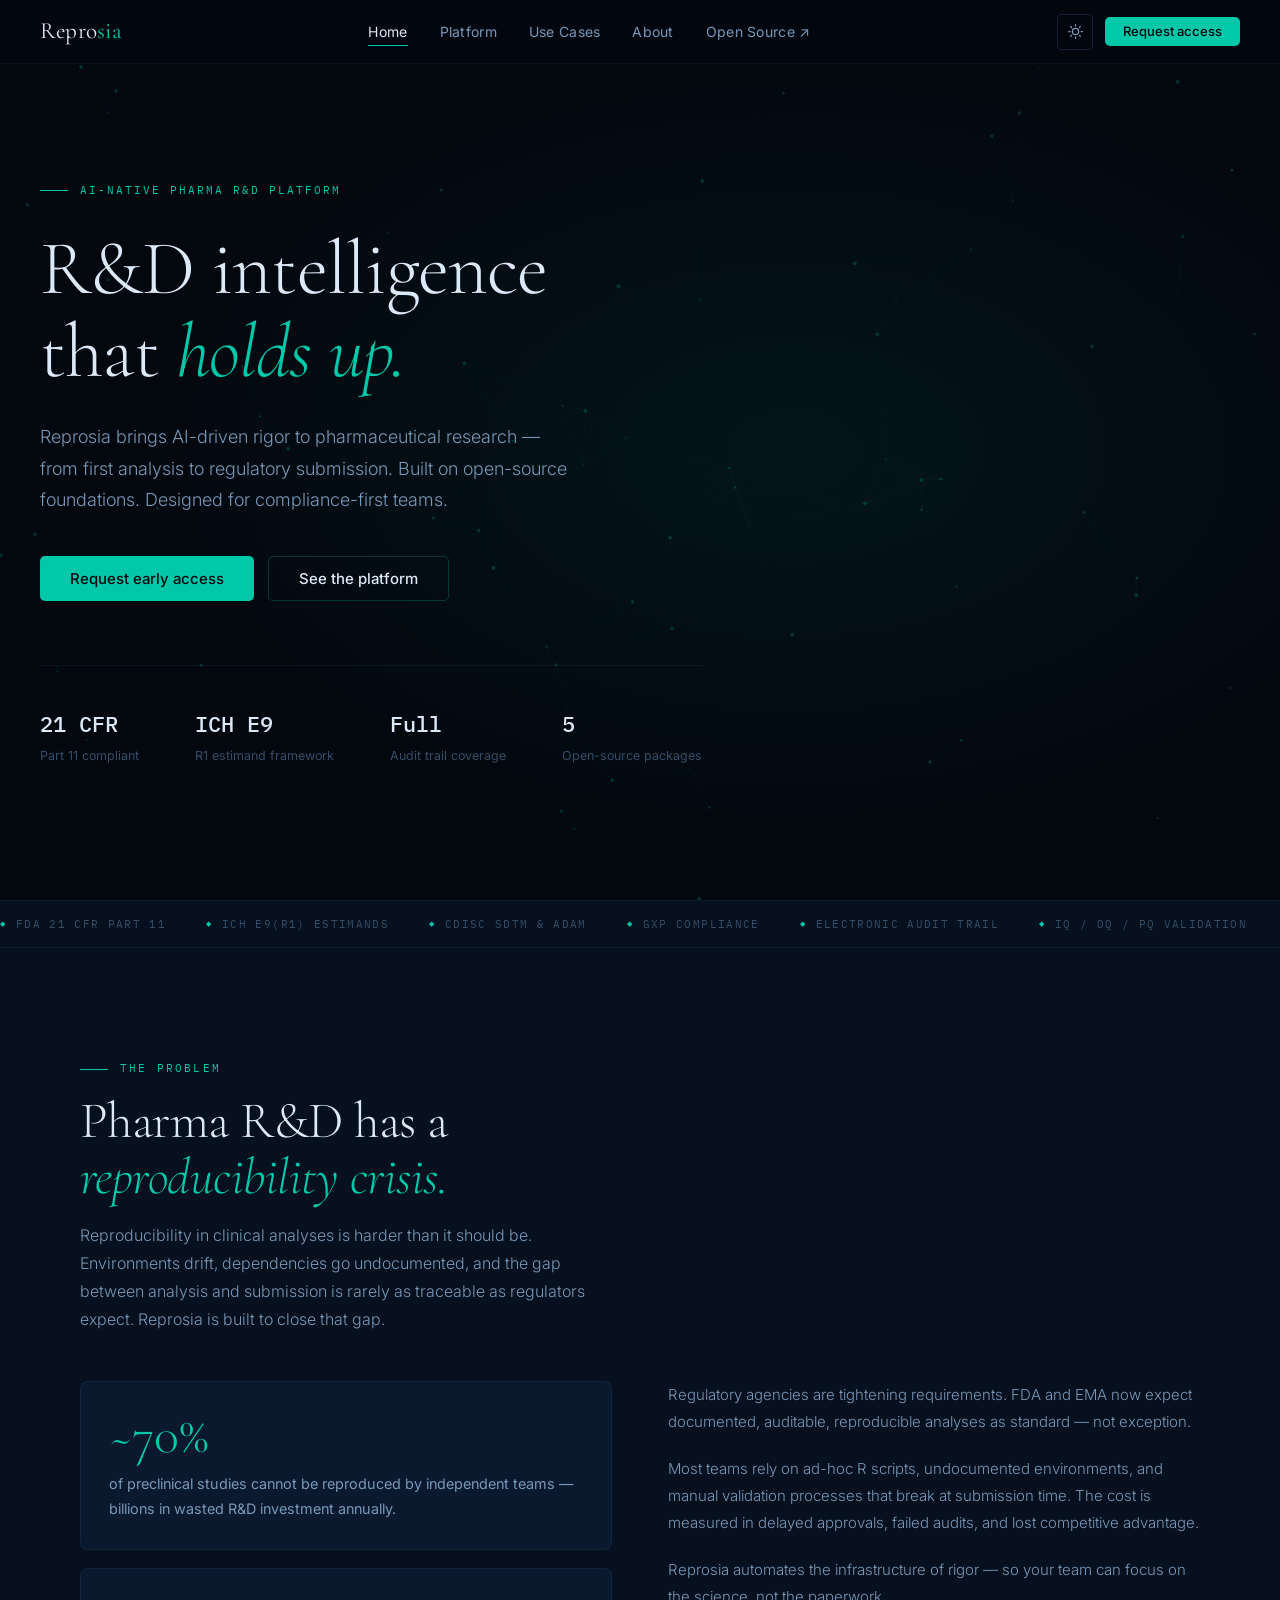
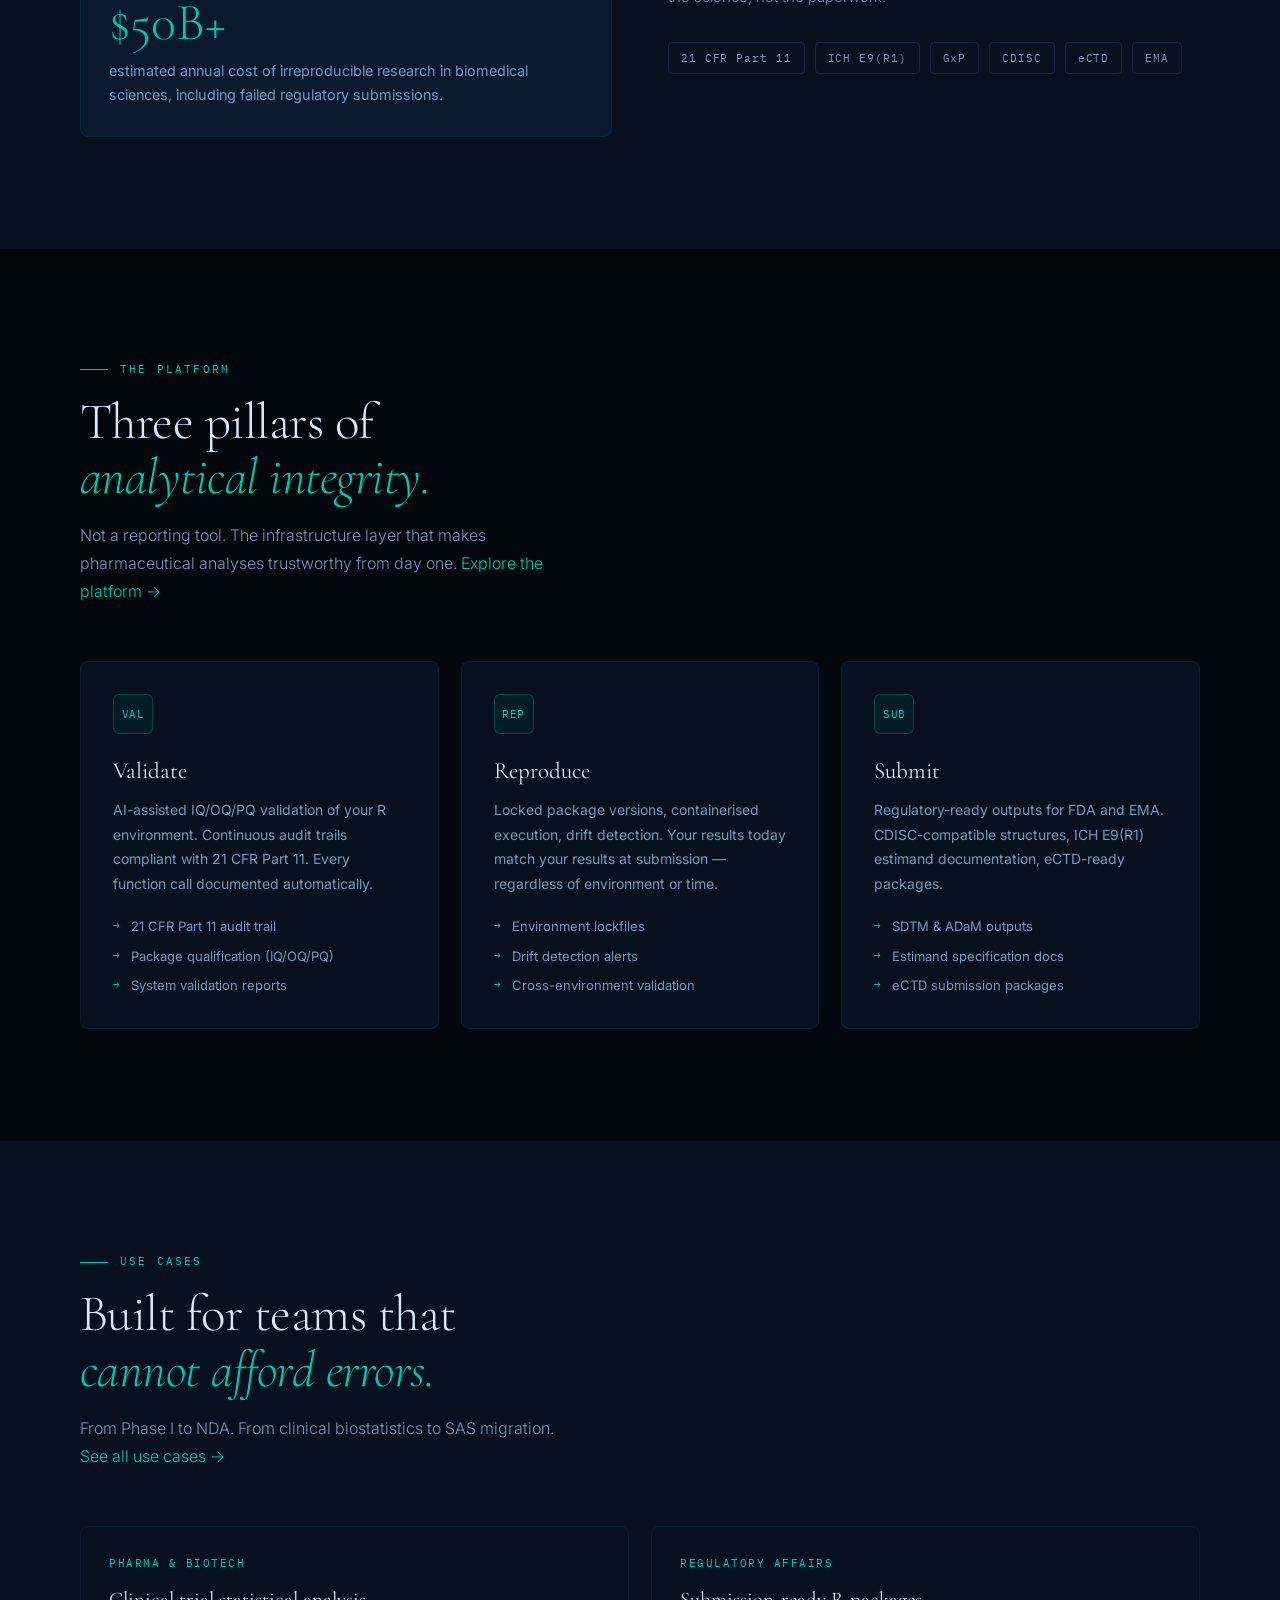
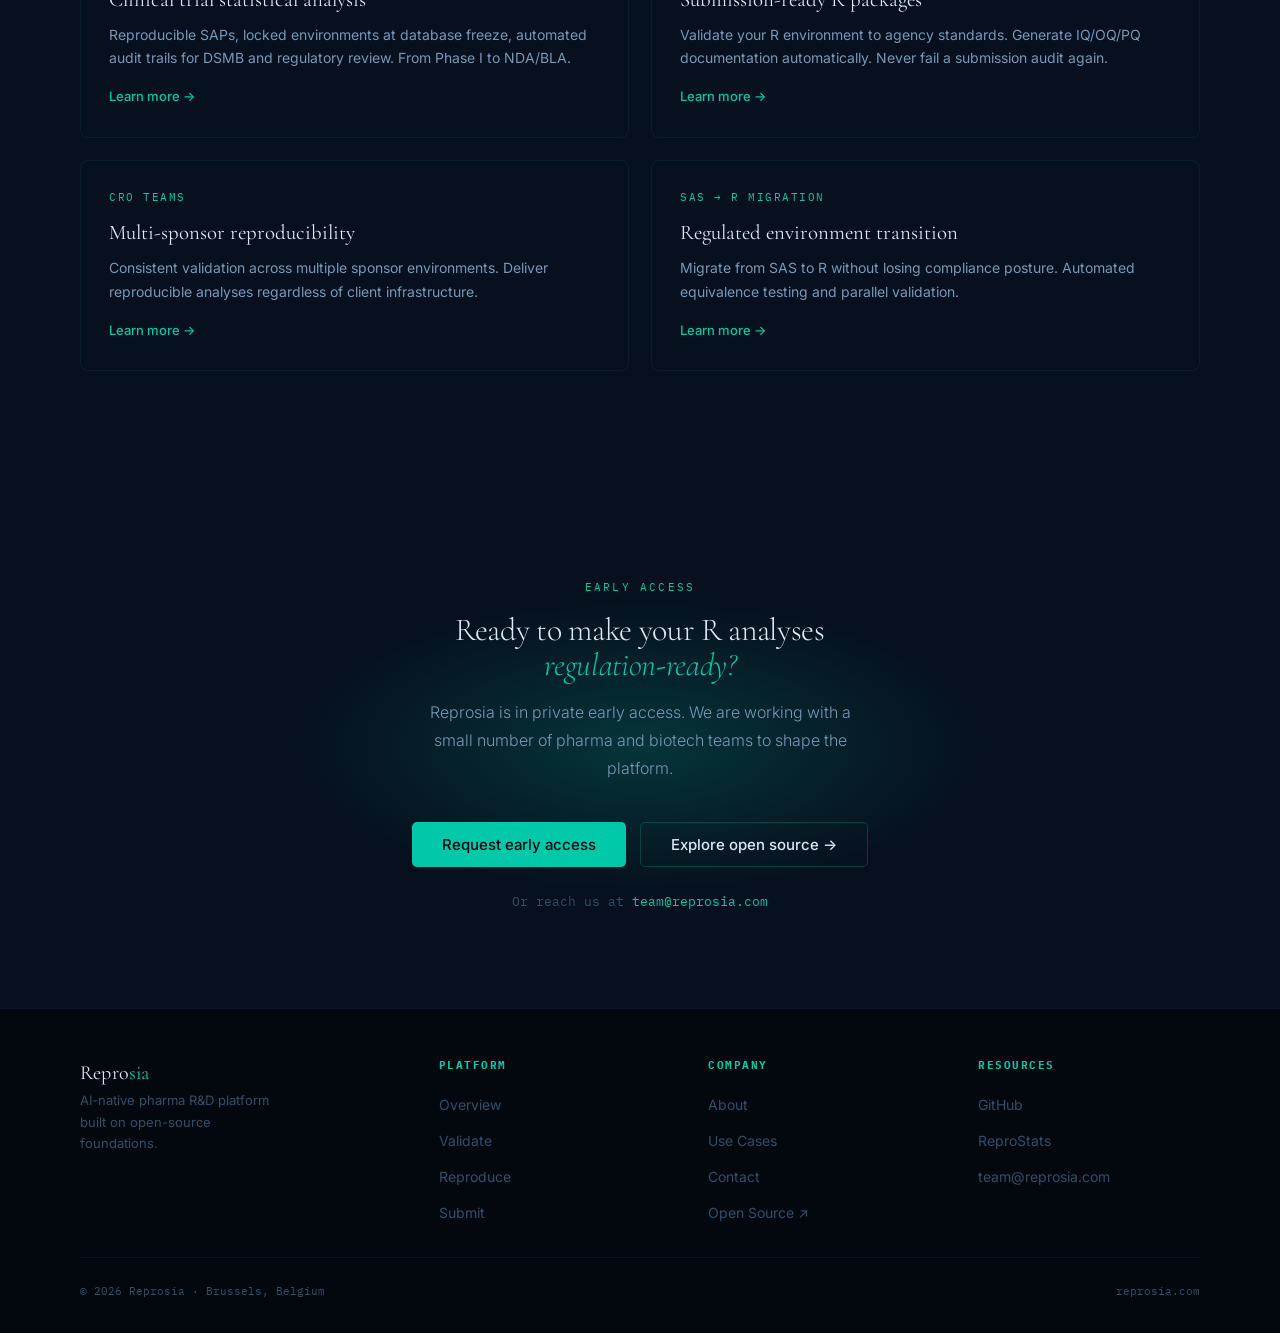
==== commit c9a2959c: "Update paragraph on reproducibility crisis" ====
--- a/index.html
+++ b/index.html
@@ -262,7 +262,7 @@
   <div class="container">
     <div class="eyebrow ruled">The problem</div>
     <h2 class="display display-lg" style="margin-bottom:1rem">Pharma R&amp;D has a<br><em>reproducibility crisis.</em></h2>
-    <p style="font-size:1rem;color:var(--text-mid);max-width:520px;line-height:1.75;font-weight:300;margin-bottom:3rem">Most clinical analyses cannot be reproduced. Regulatory submissions fail. Decisions are made on results that were never designed to be verified. Reprosia exists to fix this.</p>
+    <p style="font-size:1rem;color:var(--text-mid);max-width:520px;line-height:1.75;font-weight:300;margin-bottom:3rem">Reproducibility in clinical analyses is harder than it should be. Environments drift, dependencies go undocumented, and the gap between analysis and submission is rarely as traceable as regulators expect. Reprosia is built to close that gap.</p>
     <div class="problem-layout reveal">
       <div>
         <div class="pstat">
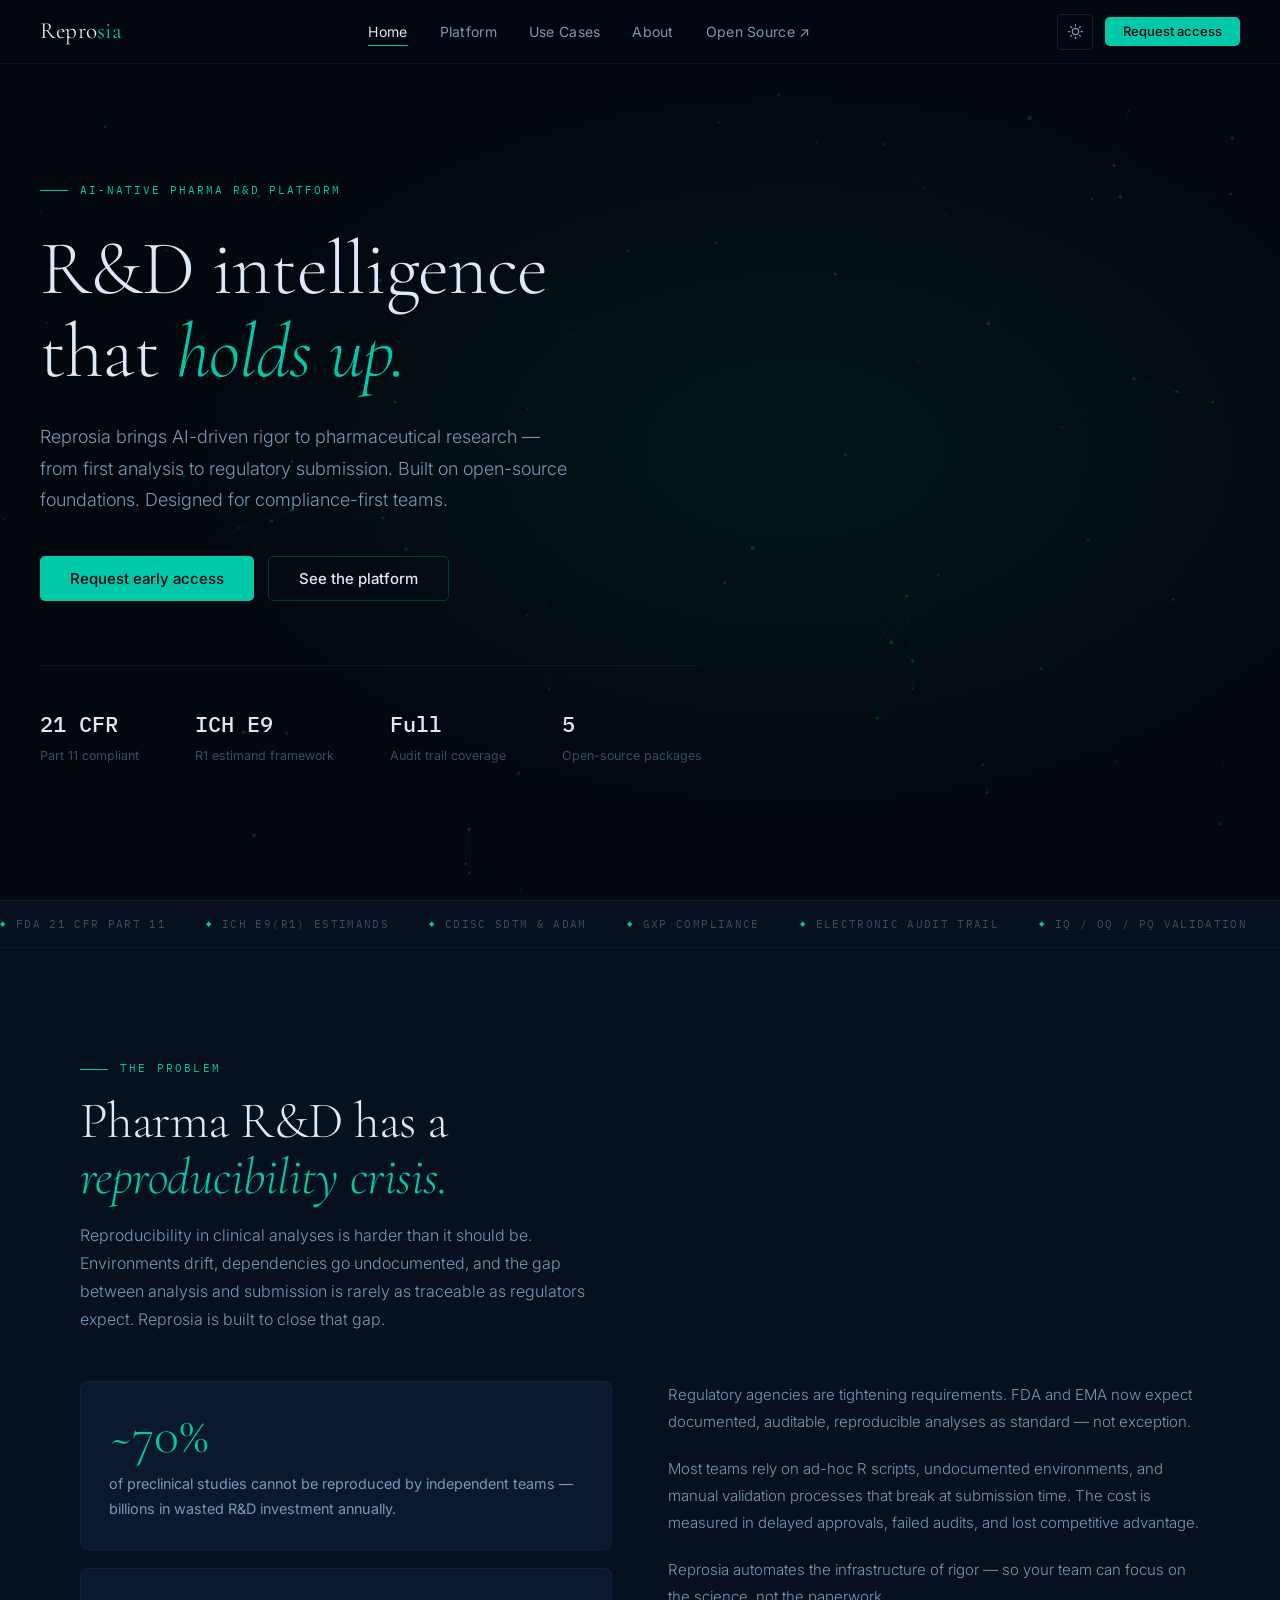
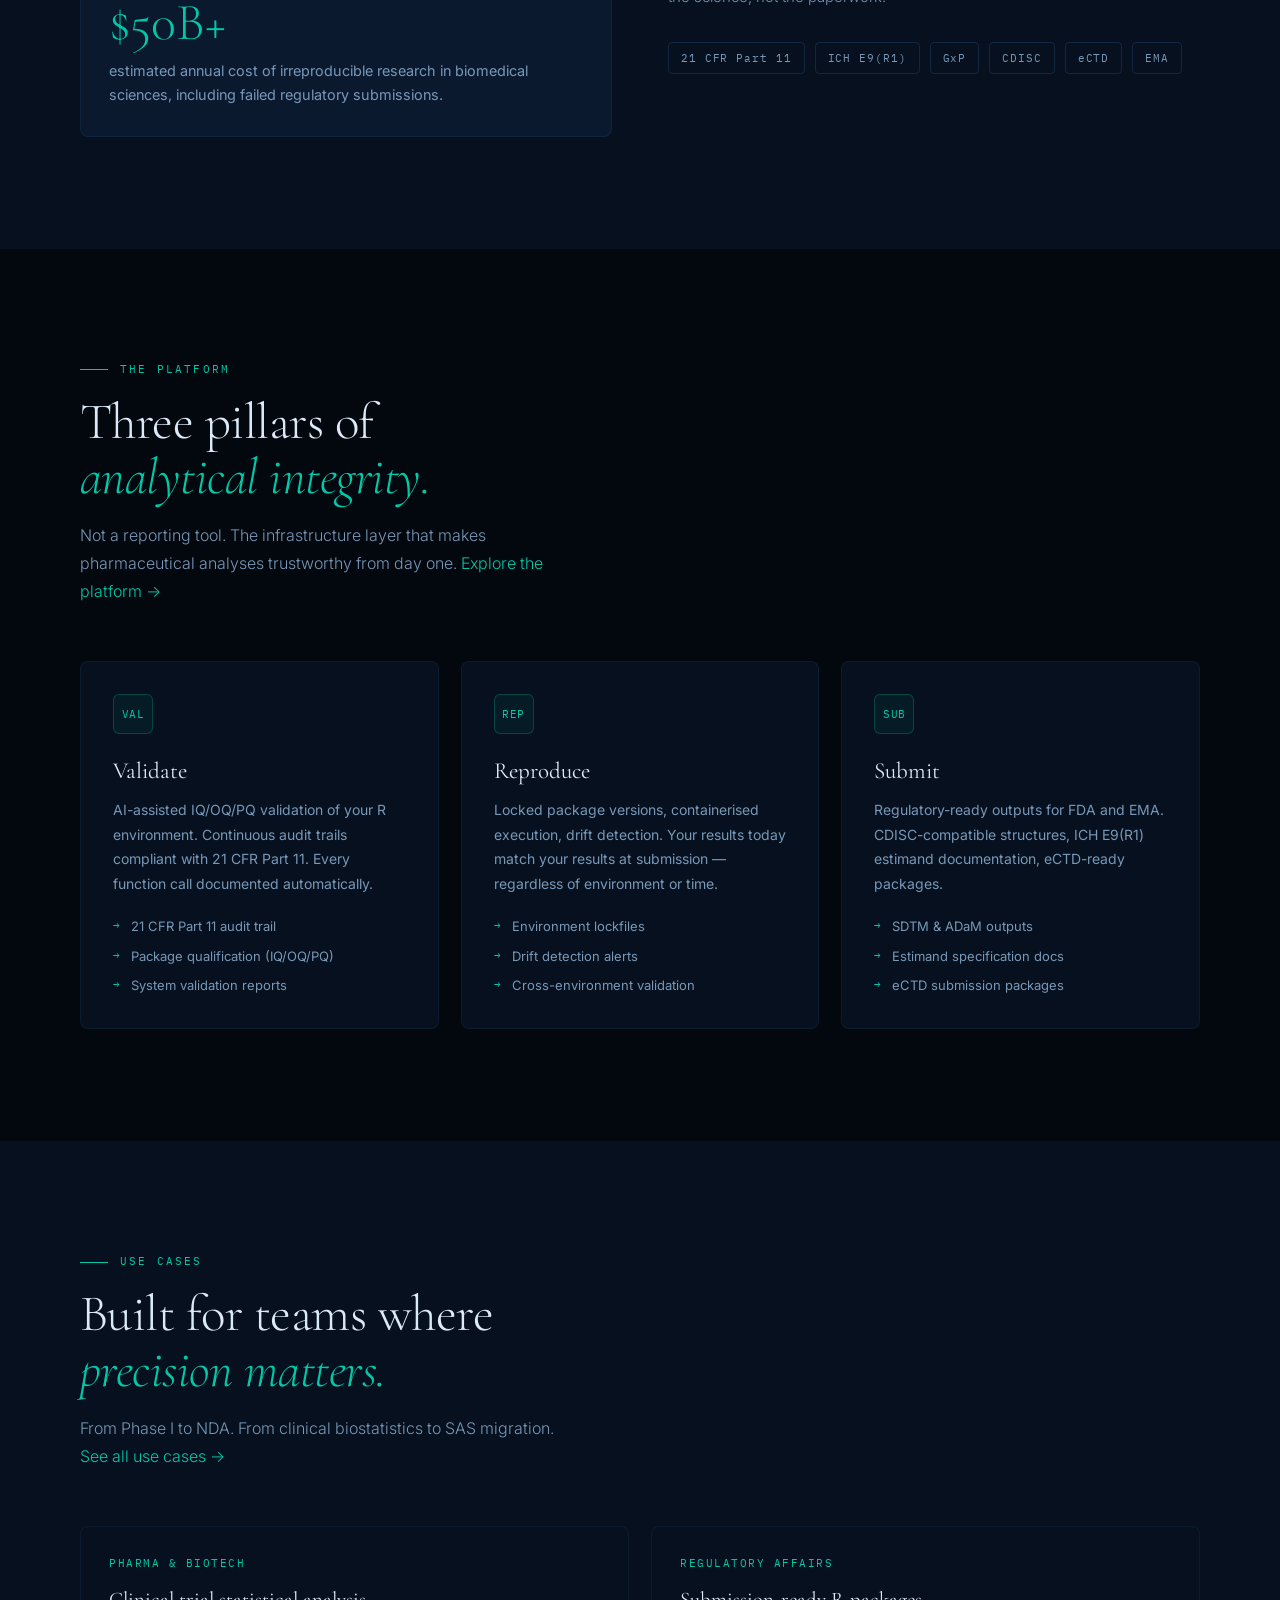
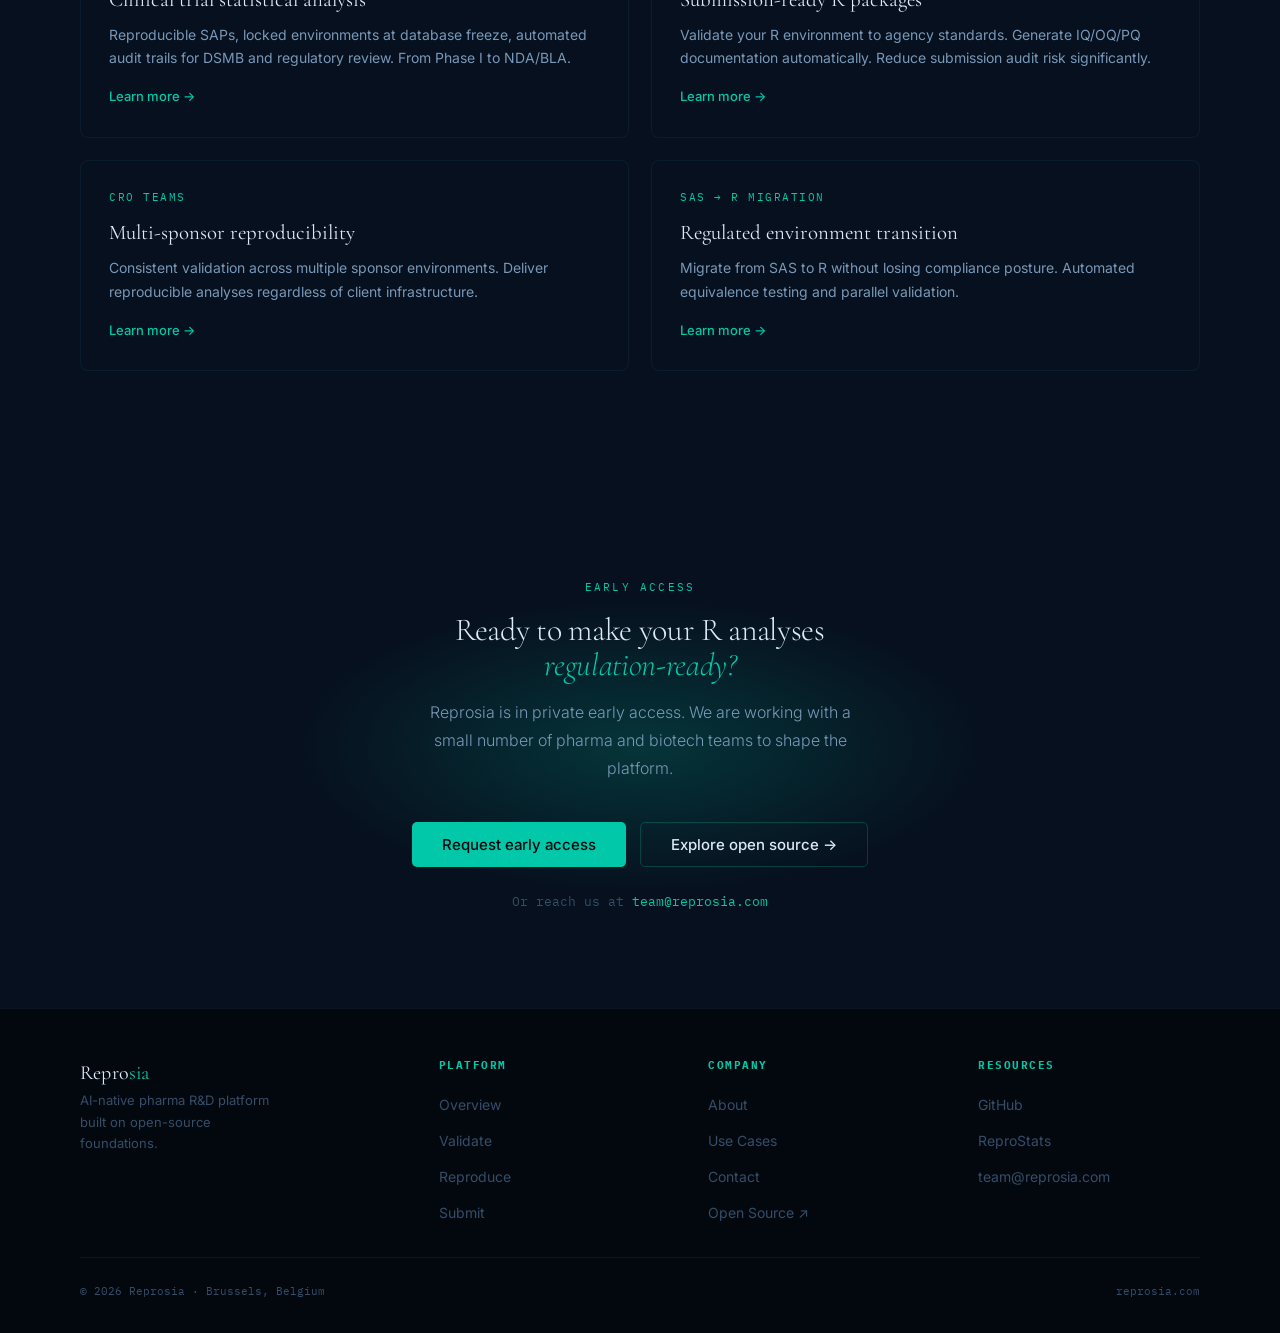
==== commit 82103220: "Add files via upload" ====
--- a/index.html
+++ b/index.html
@@ -336,7 +336,7 @@
 <section class="section section-surface">
   <div class="container">
     <div class="eyebrow ruled">Use cases</div>
-    <h2 class="display display-lg" style="margin-bottom:1rem">Built for teams that<br><em>cannot afford errors.</em></h2>
+    <h2 class="display display-lg" style="margin-bottom:1rem">Built for teams where<br><em>precision matters.</em></h2>
     <p style="font-size:1rem;color:var(--text-mid);max-width:500px;line-height:1.75;font-weight:300;margin-bottom:3.5rem">From Phase I to NDA. From clinical biostatistics to SAS migration. <a href="use-cases.html" style="color:var(--teal)">See all use cases →</a></p>
     <div class="grid-2 reveal">
       <div class="usecase-card">
@@ -348,7 +348,7 @@
       <div class="usecase-card">
         <div class="uc-label">Regulatory Affairs</div>
         <h3>Submission-ready R packages</h3>
-        <p>Validate your R environment to agency standards. Generate IQ/OQ/PQ documentation automatically. Never fail a submission audit again.</p>
+        <p>Validate your R environment to agency standards. Generate IQ/OQ/PQ documentation automatically. Reduce submission audit risk significantly.</p>
         <a href="use-cases.html#regulatory" class="uc-link">Learn more →</a>
       </div>
       <div class="usecase-card">
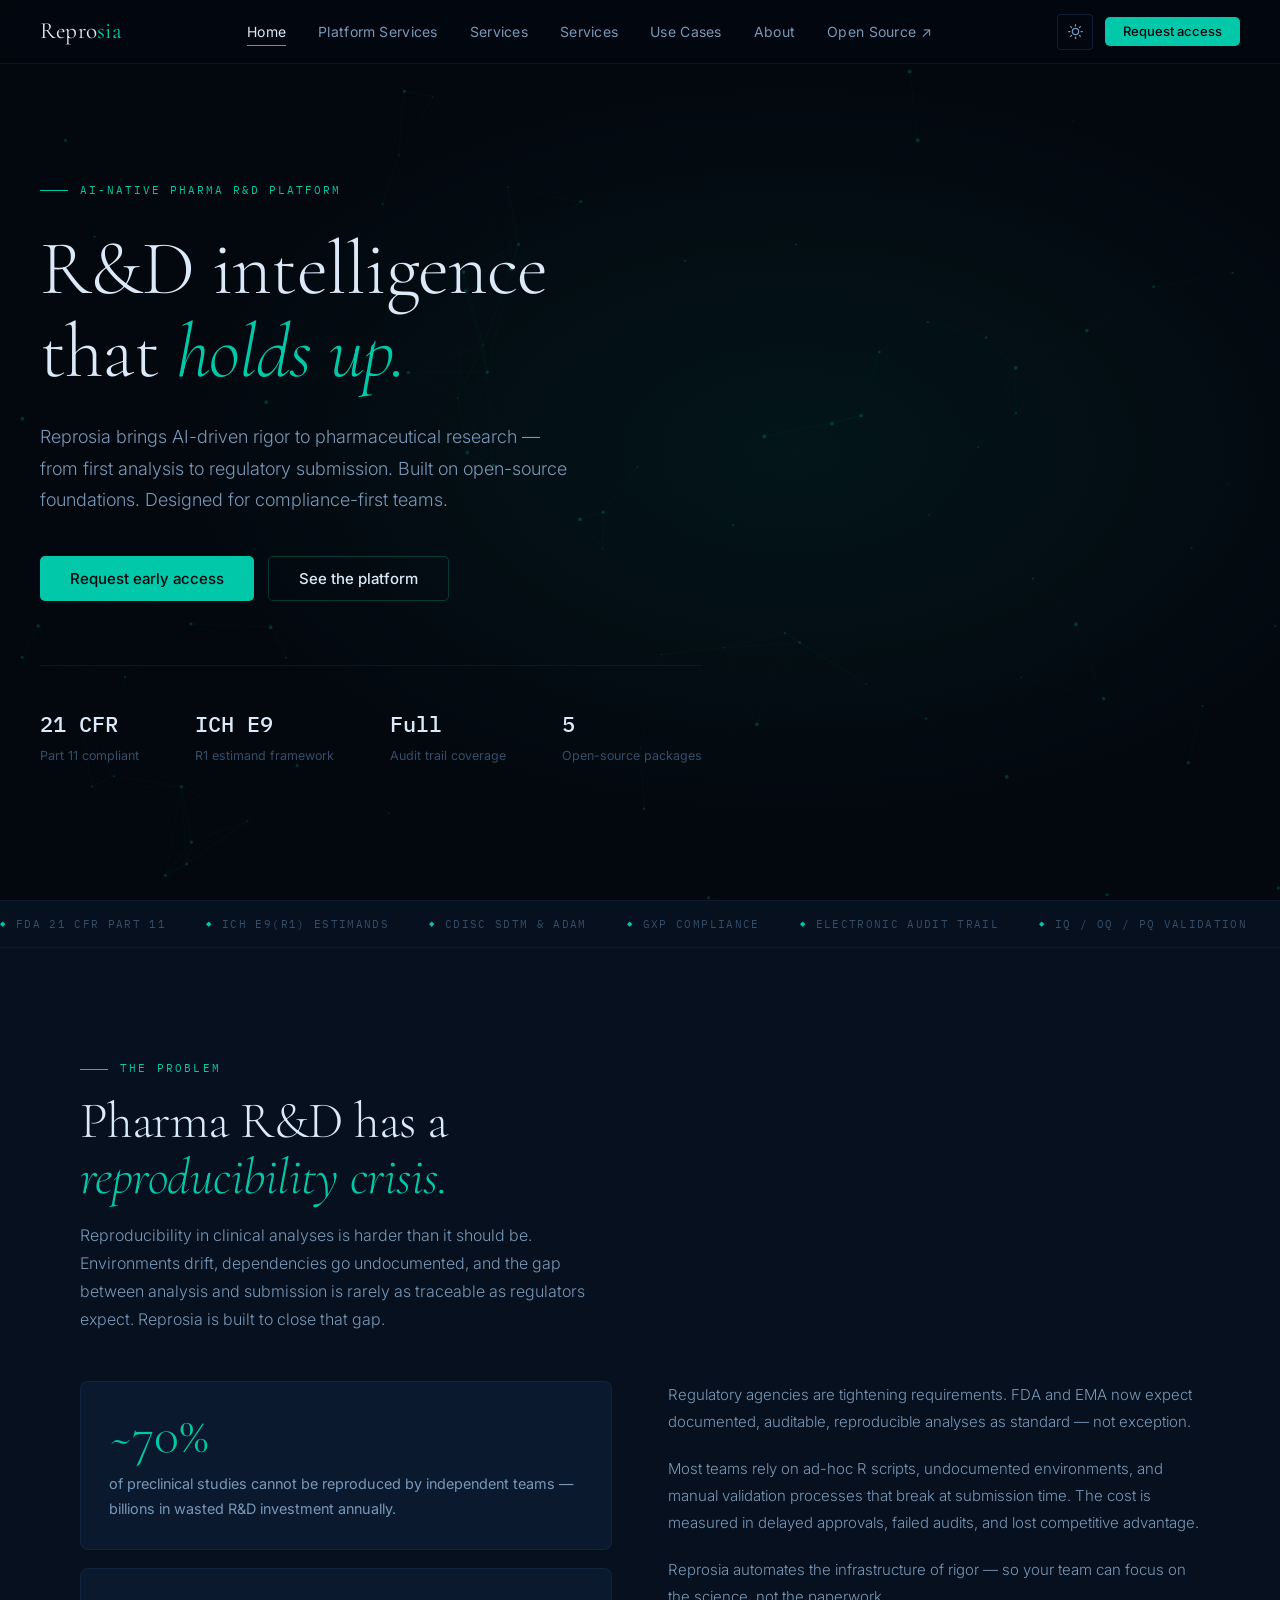
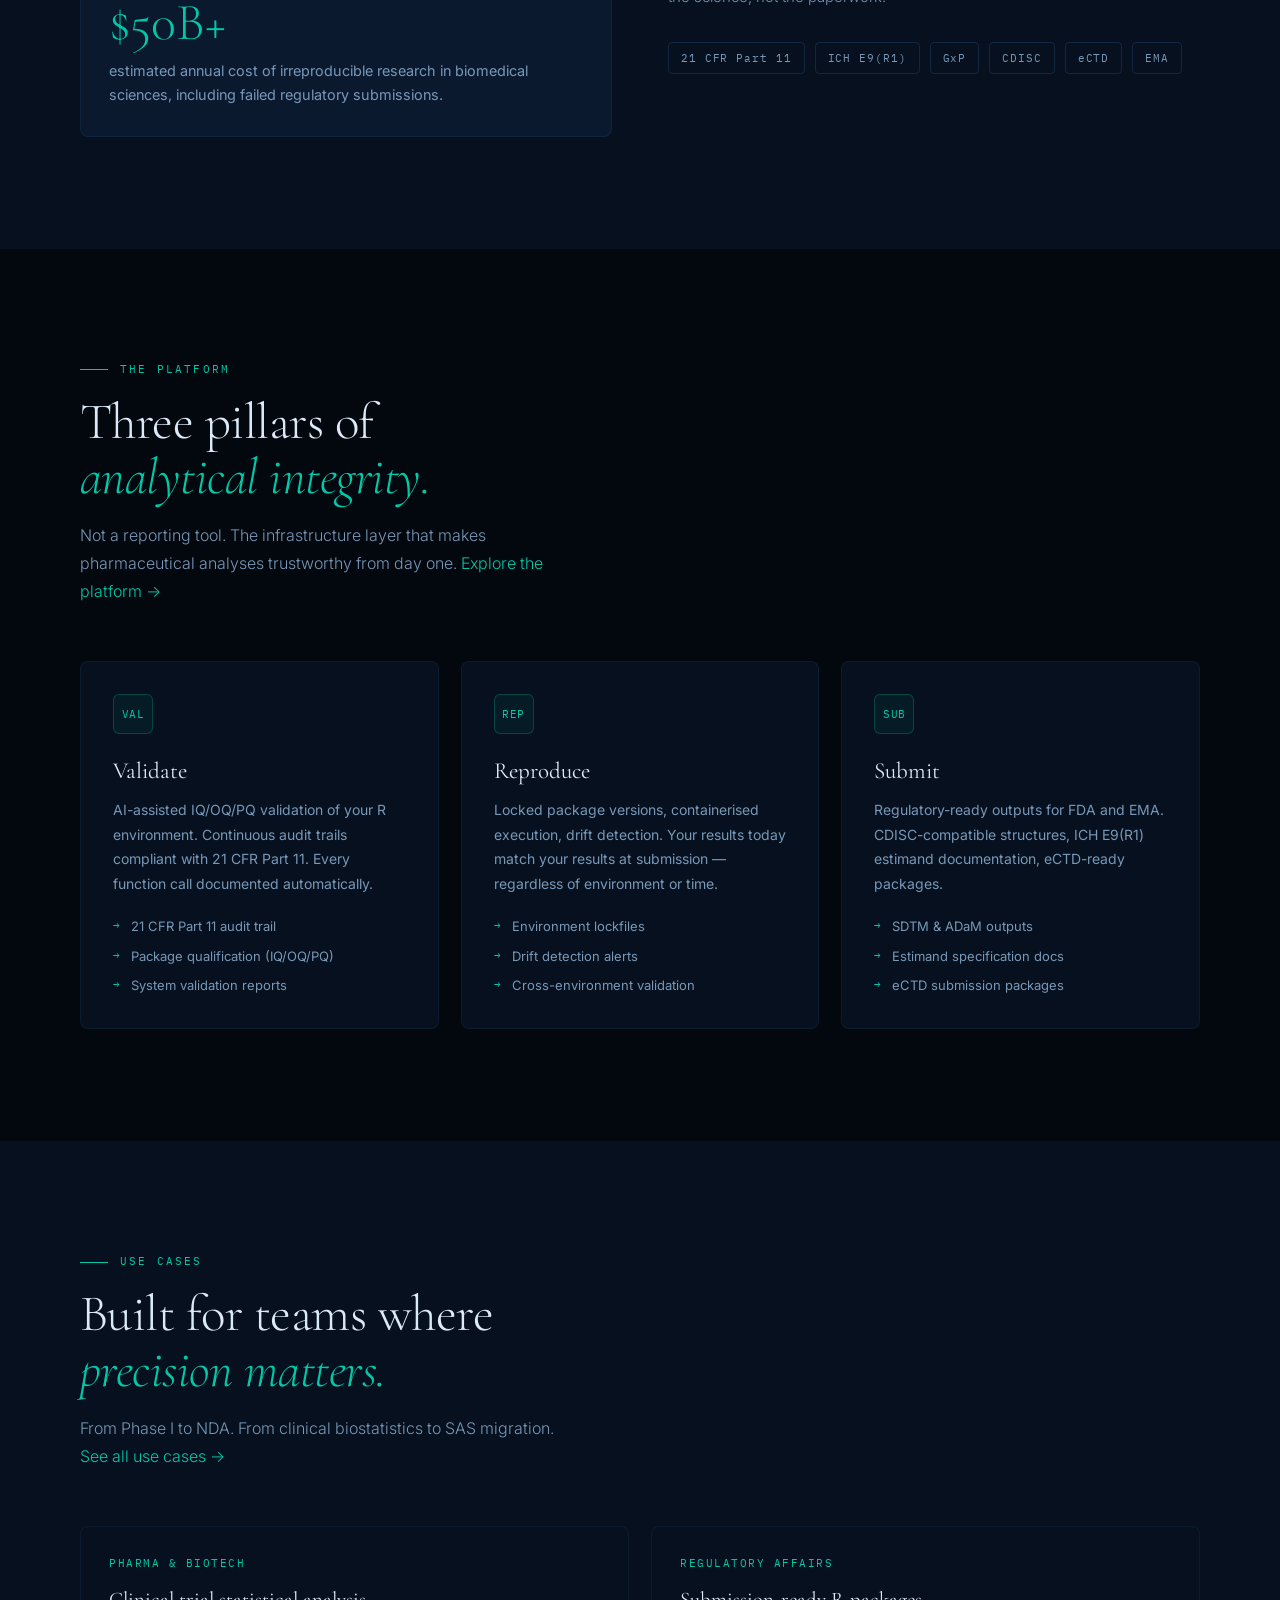
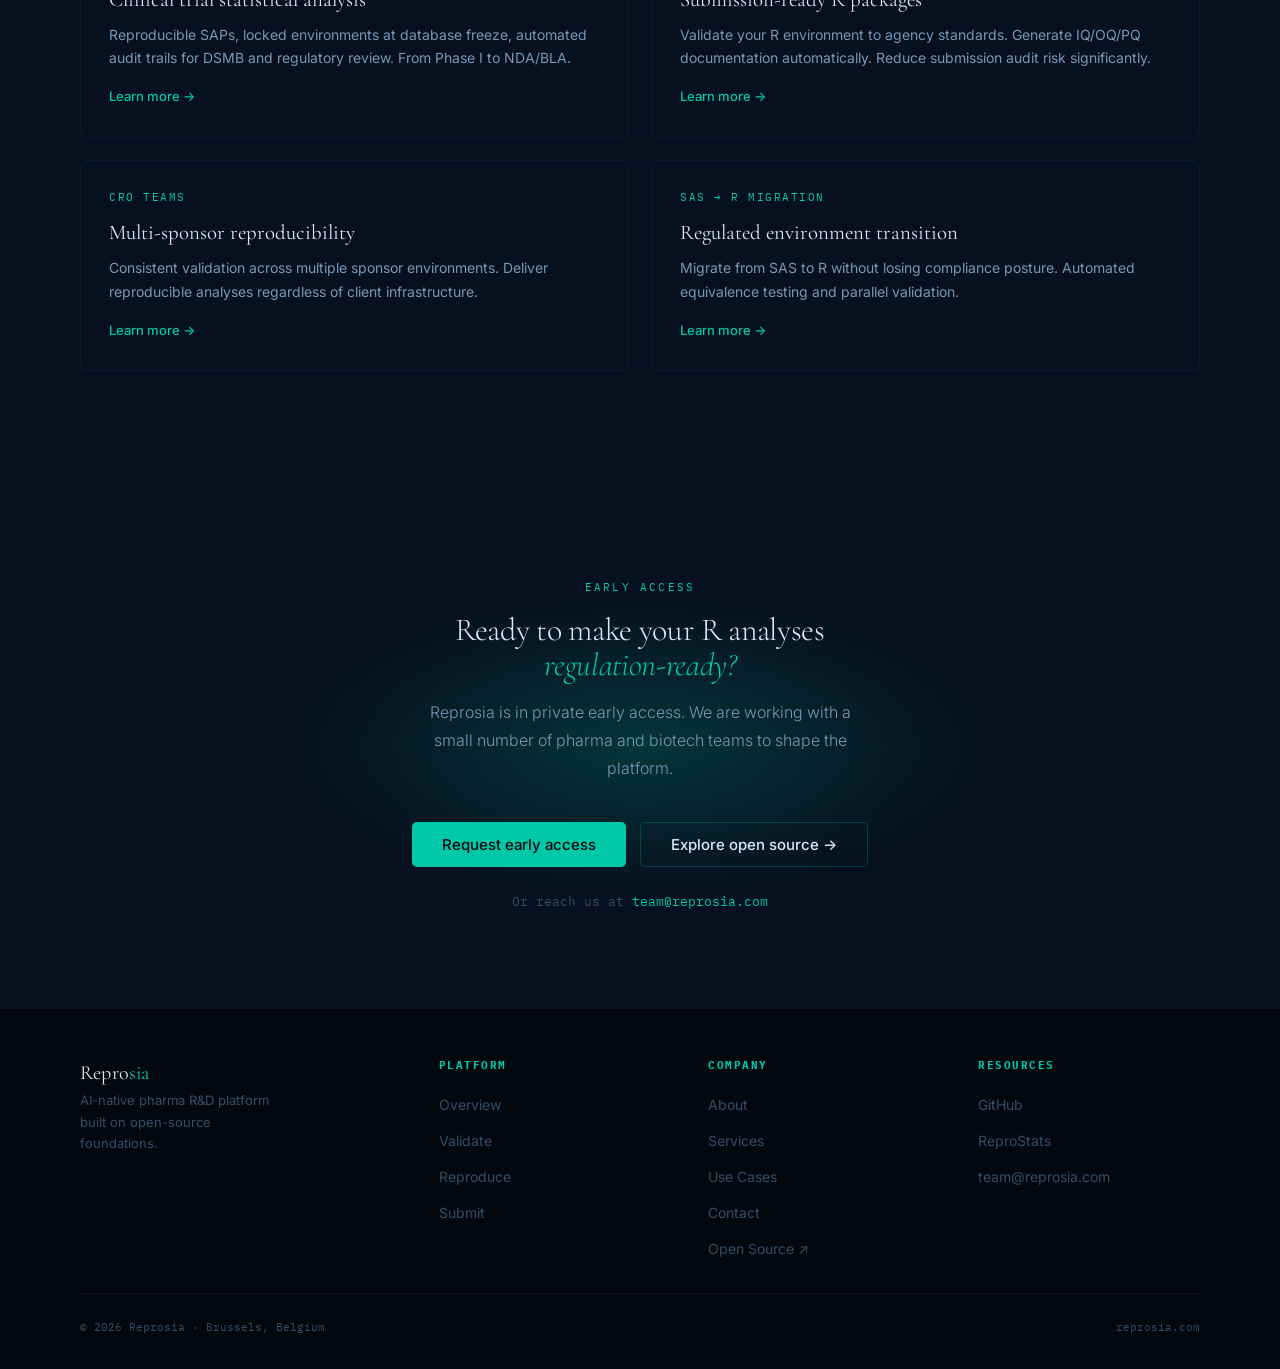
==== commit 4b8bb9b6: "Add files via upload" ====
--- a/index.html
+++ b/index.html
@@ -181,8 +181,11 @@
   <a href="index.html" class="nav-logo">Repro<span>sia</span></a>
   <ul class="nav-links">
     <li><a href="index.html" class="active">Home</a></li>
-    <li><a href="platform.html">Platform</a></li>
-    <li><a href="use-cases.html">Use Cases</a></li>
+    <li><a href="platform.html">Platform</a>
+  <a href="services.html">Services</a></li>
+    <li><a href="services.html">Services</a></li>
+    <li><a href="services.html">Services</a></li>
+        <li><a href="use-cases.html">Use Cases</a></li>
     <li><a href="about.html">About</a></li>
     <li><a href="https://reprostats.org" target="_blank" rel="noopener">Open Source ↗</a></li>
   </ul>
@@ -200,6 +203,7 @@
 <nav class="nav-drawer">
   <a href="index.html" class="active">Home</a>
   <a href="platform.html">Platform</a>
+  <a href="services.html">Services</a>
   <a href="use-cases.html">Use Cases</a>
   <a href="about.html">About</a>
   <a href="https://reprostats.org" target="_blank" rel="noopener">Open Source ↗</a>
@@ -402,6 +406,7 @@
       <h4>Company</h4>
       <ul>
         <li><a href="about.html">About</a></li>
+        <li><a href="services.html">Services</a></li>
         <li><a href="use-cases.html">Use Cases</a></li>
         <li><a href="contact.html">Contact</a></li>
         <li><a href="https://reprostats.org" target="_blank" rel="noopener">Open Source ↗</a></li>
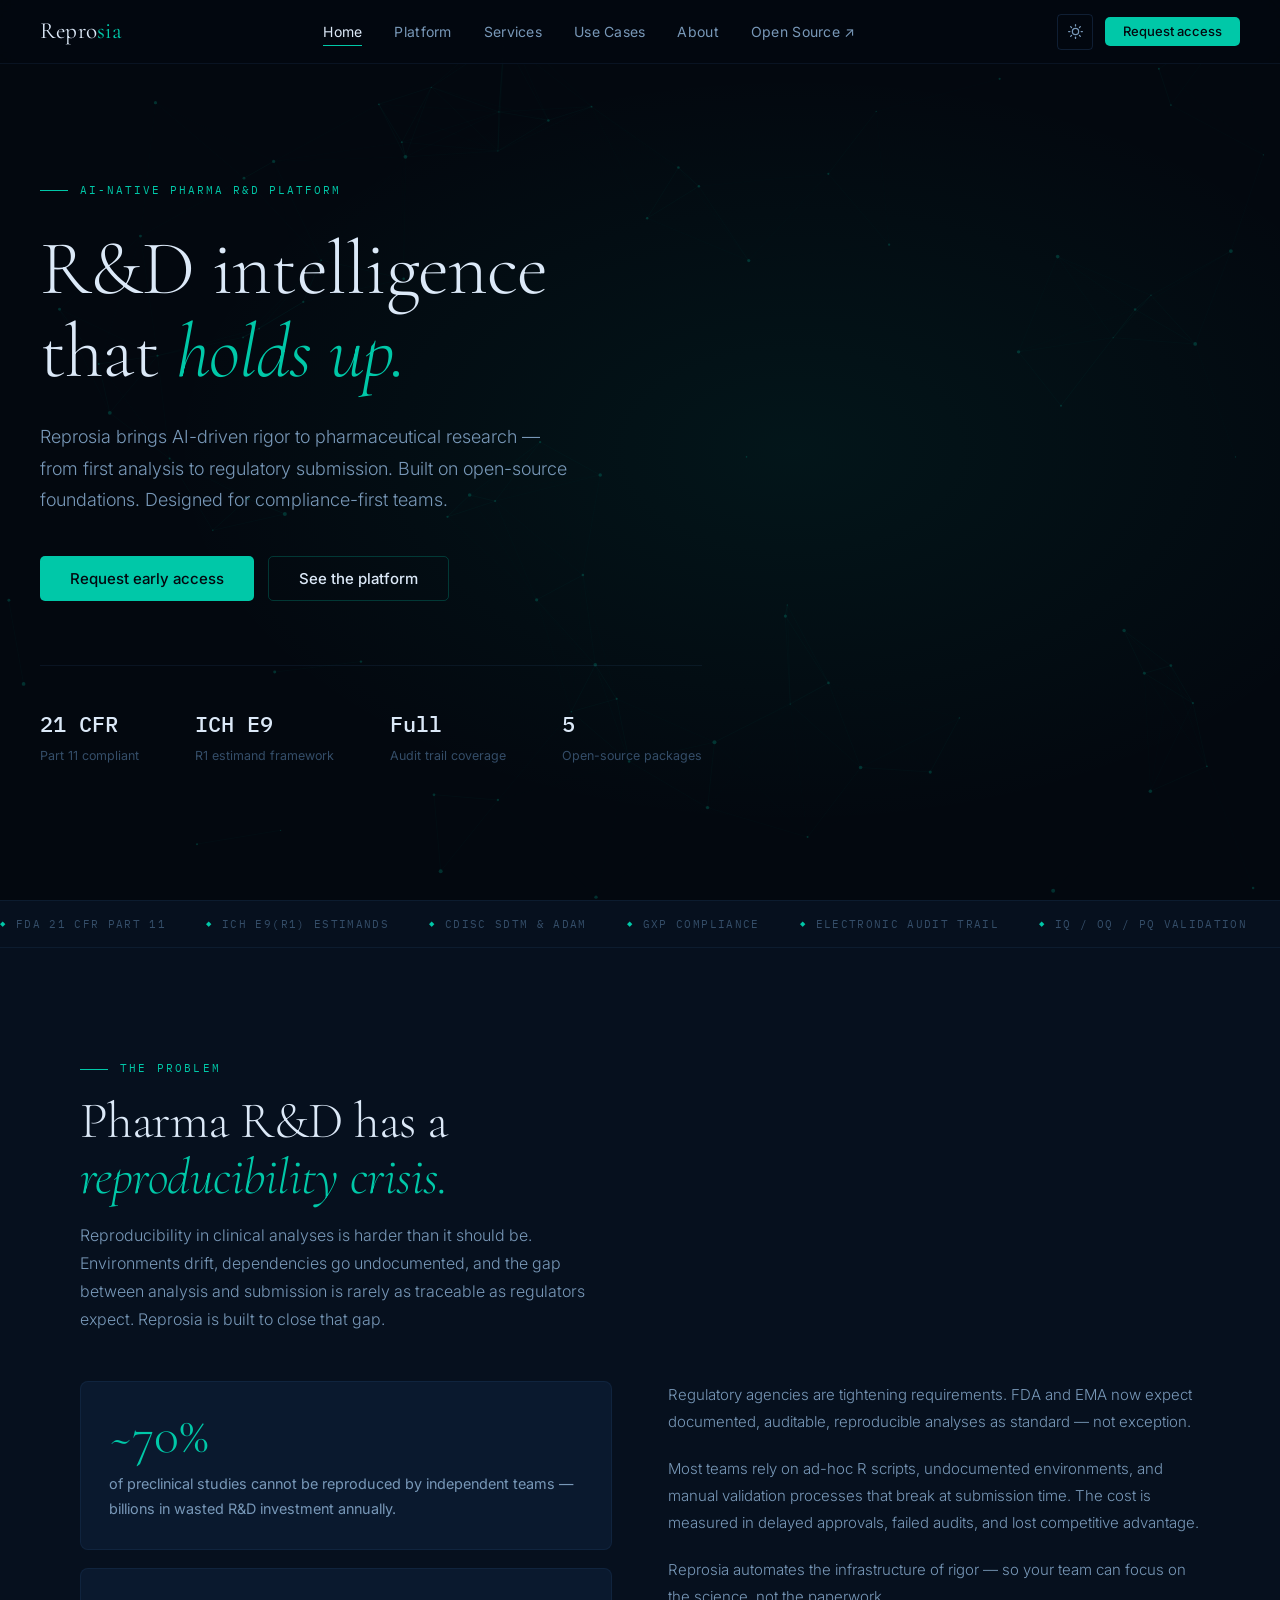
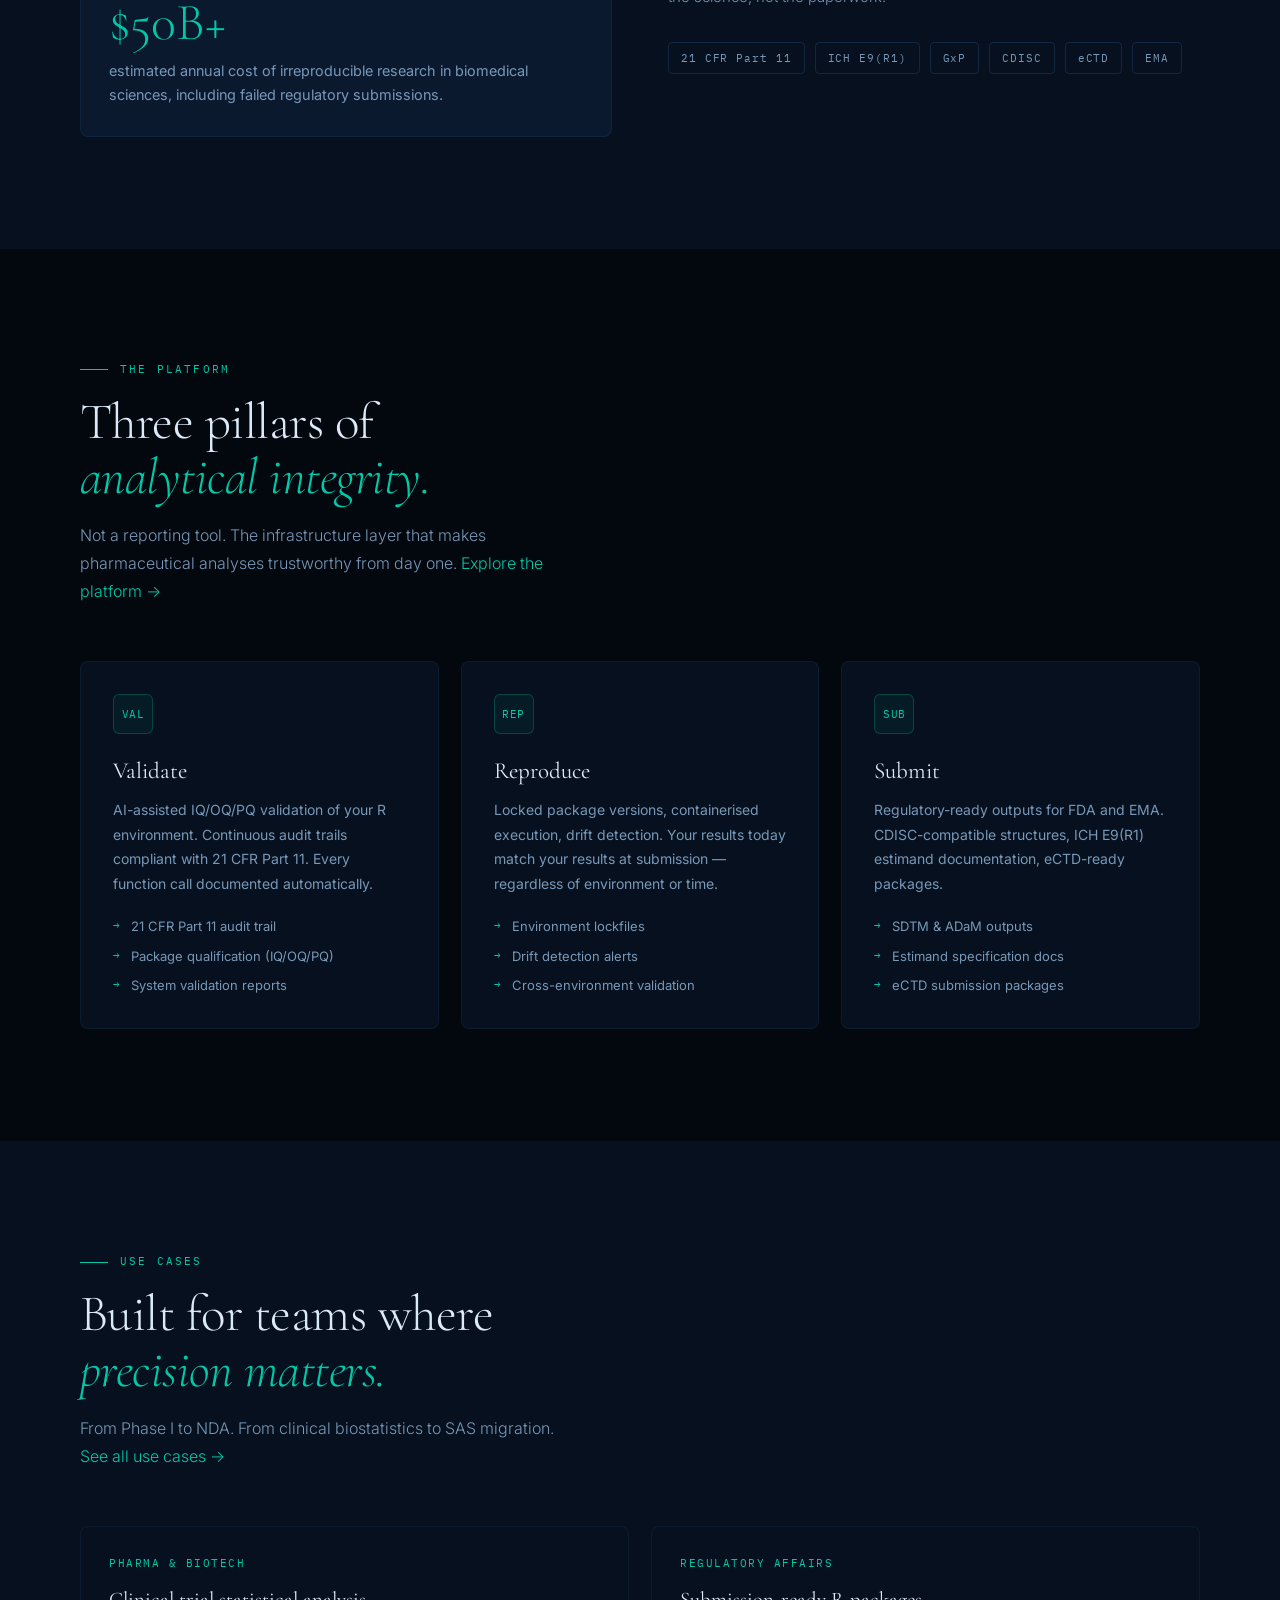
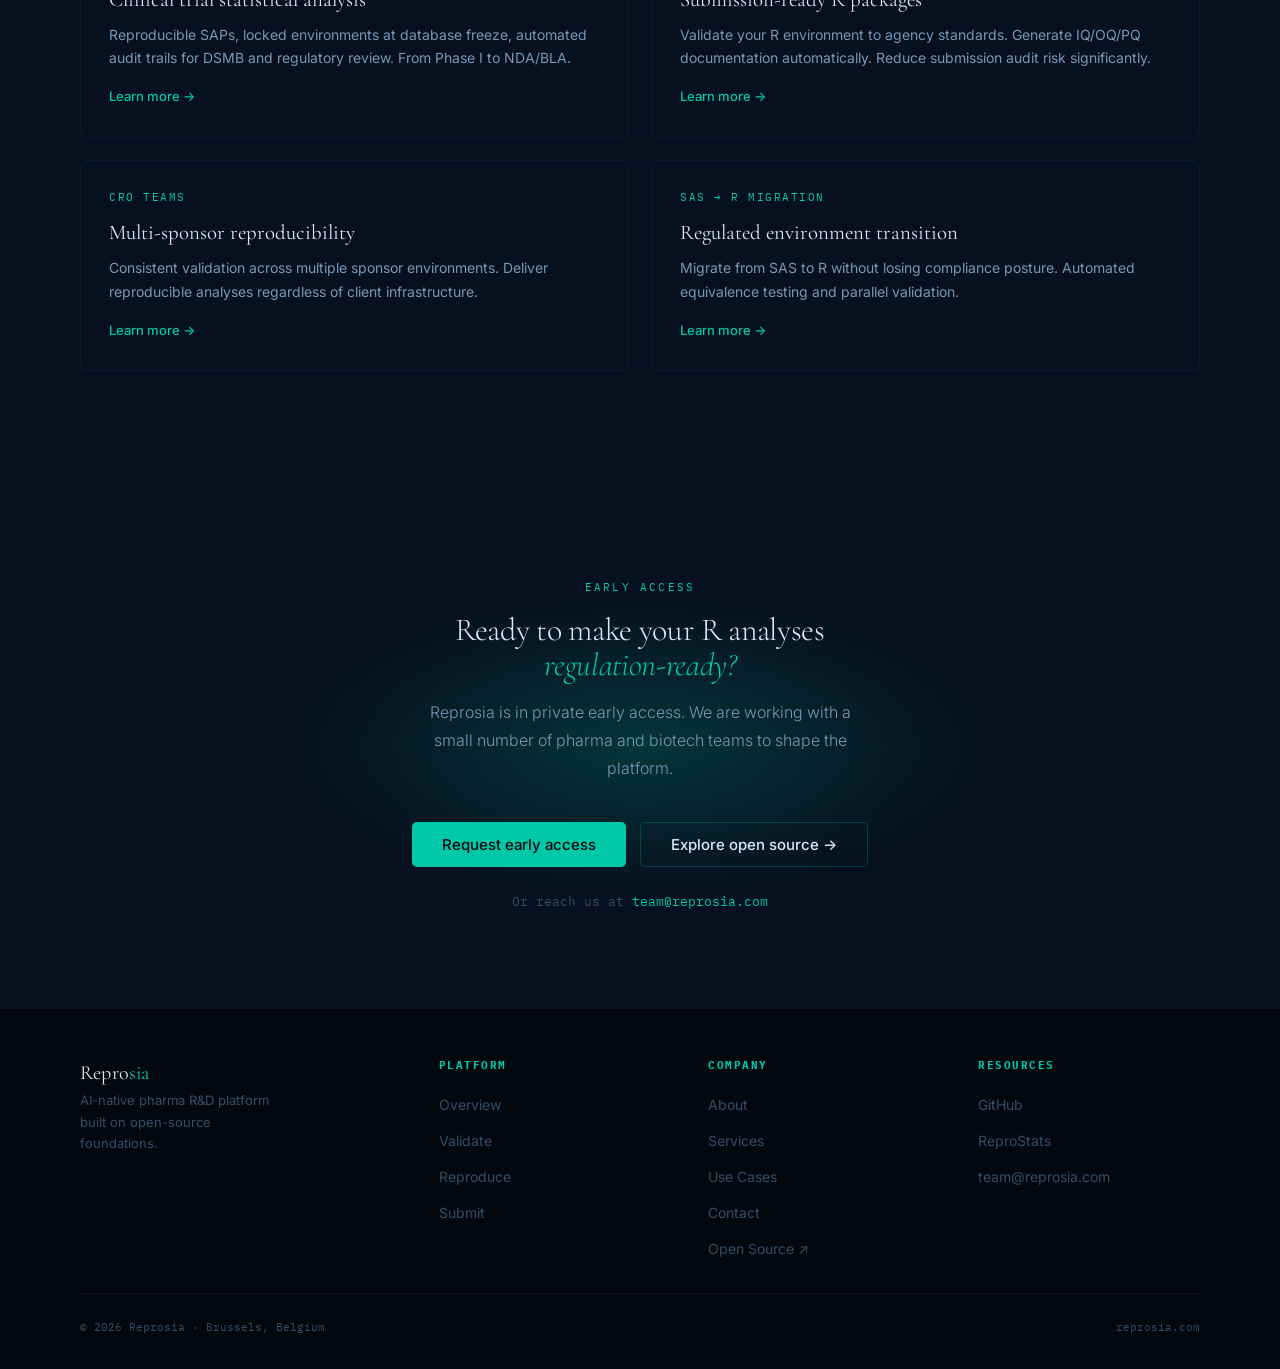
==== commit e539ebea: "fix: remove duplicate Services nav items across all pages The sed command that added Services to the" ====
--- a/index.html
+++ b/index.html
@@ -181,11 +181,9 @@
   <a href="index.html" class="nav-logo">Repro<span>sia</span></a>
   <ul class="nav-links">
     <li><a href="index.html" class="active">Home</a></li>
-    <li><a href="platform.html">Platform</a>
-  <a href="services.html">Services</a></li>
+    <li><a href="platform.html">Platform</a></li>
     <li><a href="services.html">Services</a></li>
-    <li><a href="services.html">Services</a></li>
-        <li><a href="use-cases.html">Use Cases</a></li>
+    <li><a href="use-cases.html">Use Cases</a></li>
     <li><a href="about.html">About</a></li>
     <li><a href="https://reprostats.org" target="_blank" rel="noopener">Open Source ↗</a></li>
   </ul>
@@ -201,7 +199,7 @@
   </button>
 </nav>
 <nav class="nav-drawer">
-  <a href="index.html" class="active">Home</a>
+  <a href="index.html"  class="active">Home</a>
   <a href="platform.html">Platform</a>
   <a href="services.html">Services</a>
   <a href="use-cases.html">Use Cases</a>
